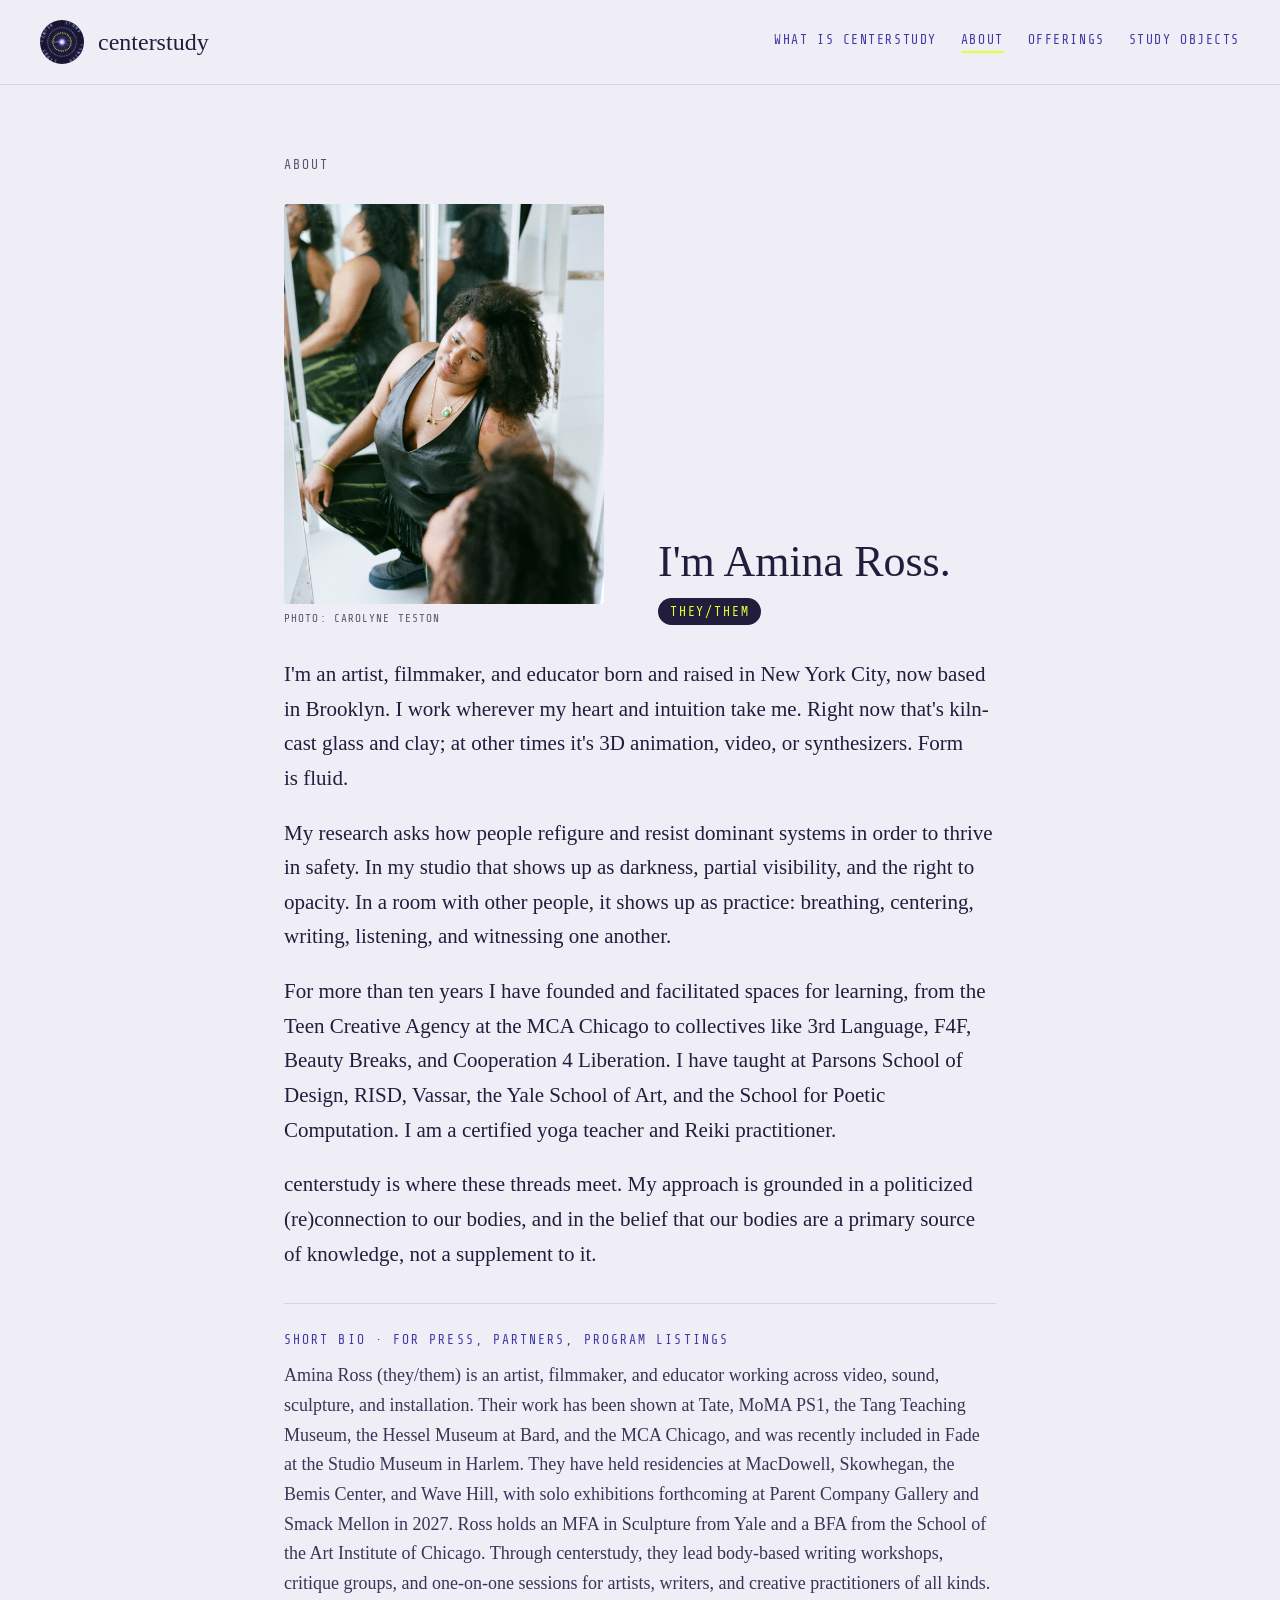
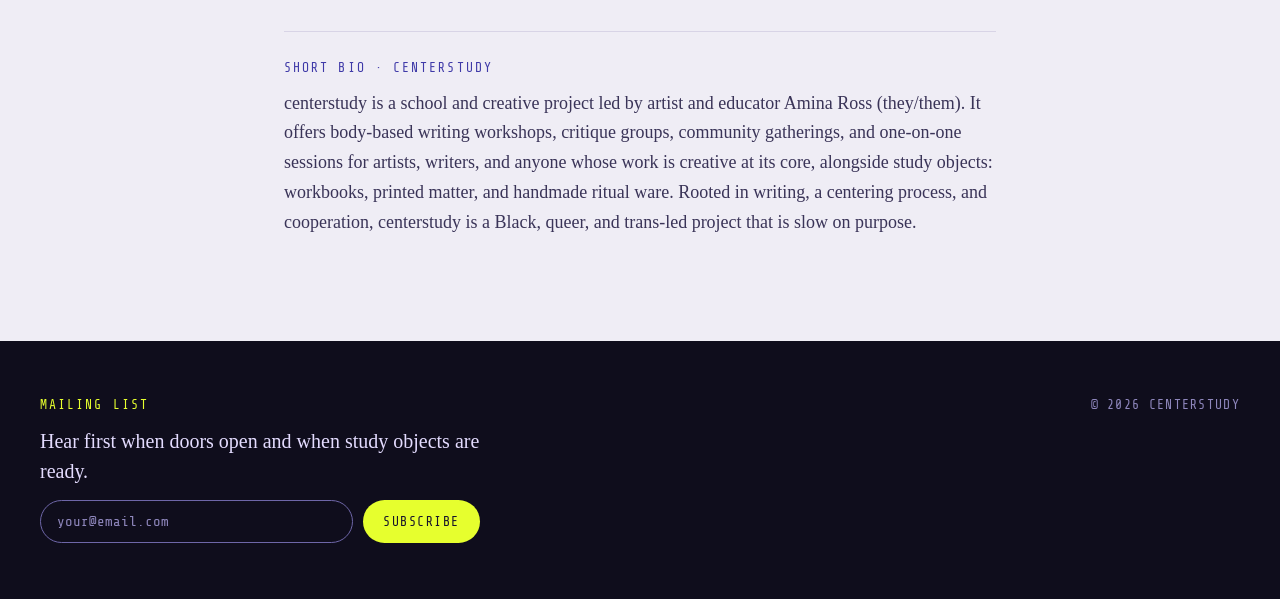
==== about.html @ cd918bb9 "Add files via upload" ====
<!DOCTYPE html>
<html lang="en">
<head>
<meta charset="utf-8">
<meta name="viewport" content="width=device-width, initial-scale=1">
<title>About · centerstudy</title>
<meta name="description" content="Body-based workshops, mentorship, and objects for artists, writers, and anyone working creatively. Slow on purpose.">
<link rel="icon" href="assets/favicon.png">
<link rel="preconnect" href="https://fonts.googleapis.com">
<link href="https://fonts.googleapis.com/css2?family=IM+Fell+English:ital@0;1&family=Share+Tech+Mono&display=swap" rel="stylesheet">
<link rel="stylesheet" href="style.css">
</head>
<body>
<div style="min-height:100vh;display:flex;flex-direction:column;font-family:'IM Fell English',serif">
<div style="background:#efedf5;color:#221d3d;flex:1;display:flex;flex-direction:column">
<header style="display:flex;justify-content:space-between;align-items:center;flex-wrap:wrap;gap:16px;padding:20px 40px;border-bottom:1px solid #d8d4e6">
<a href="index.html" style="display:flex;align-items:center;gap:14px;text-decoration:none;color:#221d3d"><div data-mark="small" data-size="44" data-disc="1" aria-hidden="true"></div><span style="font-size:24px">centerstudy</span></a>
<nav style="display:flex;flex-wrap:wrap;gap:24px">
<a href="what.html" class="nav-light" style="font-family:'Share Tech Mono',monospace;font-size:13px;letter-spacing:.12em;text-transform:uppercase;color:#3f3aa8;text-decoration:none;padding-bottom:4px;border-bottom:2px solid transparent">What is centerstudy</a>
<a href="about.html" class="nav-light" style="font-family:'Share Tech Mono',monospace;font-size:13px;letter-spacing:.12em;text-transform:uppercase;color:#3f3aa8;text-decoration:none;padding-bottom:4px;border-bottom:2px solid #e6ff2e">About</a>
<a href="offerings.html" class="nav-light" style="font-family:'Share Tech Mono',monospace;font-size:13px;letter-spacing:.12em;text-transform:uppercase;color:#3f3aa8;text-decoration:none;padding-bottom:4px;border-bottom:2px solid transparent">Offerings</a>
<a href="objects.html" class="nav-light" style="font-family:'Share Tech Mono',monospace;font-size:13px;letter-spacing:.12em;text-transform:uppercase;color:#3f3aa8;text-decoration:none;padding-bottom:4px;border-bottom:2px solid transparent">Study Objects</a>
</nav>
</header>
<main style="width:100%;max-width:760px;margin:0 auto;padding:72px 24px 104px;box-sizing:border-box;display:flex;flex-direction:column;gap:40px">
<div data-screen-label="About" style="display:flex;flex-direction:column;gap:32px">
<div style="font-family:'Share Tech Mono',monospace;font-size:13px;letter-spacing:.16em;text-transform:uppercase;color:#5a5470">About</div>
<div style="display:grid;grid-template-columns:repeat(auto-fit,minmax(220px,1fr));gap:36px;align-items:end">
<div style="display:flex;flex-direction:column;gap:8px;max-width:320px">
<img src="assets/amina-ross.jpg" alt="Amina Ross" style="width:100%;aspect-ratio:4/5;object-fit:cover;object-position:50% 45%;display:block;border-radius:4px">
<div style="font-family:'Share Tech Mono',monospace;font-size:11px;letter-spacing:.1em;text-transform:uppercase;color:#5a5470">Photo: Carolyne Teston</div>
</div>
<div style="display:flex;flex-direction:column;align-items:flex-start;gap:12px">
<div style="font-size:44px;line-height:1.1">I'm Amina Ross.</div>
<div style="font-family:'Share Tech Mono',monospace;font-size:13px;letter-spacing:.14em;text-transform:uppercase;color:#e6ff2e;background:#221d3d;padding:6px 12px;border-radius:999px">they/them</div>
</div>
</div>
<div style="font-size:21px;line-height:1.65;display:flex;flex-direction:column;gap:20px;text-wrap:pretty">
<p style="margin:0">I'm an artist, filmmaker, and educator born and raised in New York City, now based in Brooklyn. I work wherever my heart and intuition take me. Right now that's kiln-cast glass and clay; at other times it's 3D animation, video, or synthesizers. Form is fluid.</p>
<p style="margin:0">My research asks how people refigure and resist dominant systems in order to thrive in safety. In my studio that shows up as darkness, partial visibility, and the right to opacity. In a room with other people, it shows up as practice: breathing, centering, writing, listening, and witnessing one another.</p>
<p style="margin:0">For more than ten years I have founded and facilitated spaces for learning, from the Teen Creative Agency at the MCA Chicago to collectives like 3rd Language, F4F, Beauty Breaks, and Cooperation 4 Liberation. I have taught at Parsons School of Design, RISD, Vassar, the Yale School of Art, and the School for Poetic Computation. I am a certified yoga teacher and Reiki practitioner.</p>
<p style="margin:0">centerstudy is where these threads meet. My approach is grounded in a politicized (re)connection to our bodies, and in the belief that our bodies are a primary source of knowledge, not a supplement to it.</p>
</div>
<div style="border-top:1px solid #d8d4e6;padding-top:28px;display:flex;flex-direction:column;gap:14px">
<div style="font-family:'Share Tech Mono',monospace;font-size:13px;letter-spacing:.16em;text-transform:uppercase;color:#3f3aa8">Short bio · for press, partners, program listings</div>
<div style="font-size:18px;line-height:1.65;color:#3a3458;text-wrap:pretty">Amina Ross (they/them) is an artist, filmmaker, and educator working across video, sound, sculpture, and installation. Their work has been shown at Tate, MoMA PS1, the Tang Teaching Museum, the Hessel Museum at Bard, and the MCA Chicago, and was recently included in Fade at the Studio Museum in Harlem. They have held residencies at MacDowell, Skowhegan, the Bemis Center, and Wave Hill, with solo exhibitions forthcoming at Parent Company Gallery and Smack Mellon in 2027. Ross holds an MFA in Sculpture from Yale and a BFA from the School of the Art Institute of Chicago. Through centerstudy, they lead body-based writing workshops, critique groups, and one-on-one sessions for artists, writers, and creative practitioners of all kinds.</div>
</div>
<div style="border-top:1px solid #d8d4e6;padding-top:28px;display:flex;flex-direction:column;gap:14px">
<div style="font-family:'Share Tech Mono',monospace;font-size:13px;letter-spacing:.16em;text-transform:uppercase;color:#3f3aa8">Short bio · centerstudy</div>
<div style="font-size:18px;line-height:1.65;color:#3a3458;text-wrap:pretty">centerstudy is a school and creative project led by artist and educator Amina Ross (they/them). It offers body-based writing workshops, critique groups, community gatherings, and one-on-one sessions for artists, writers, and anyone whose work is creative at its core, alongside study objects: workbooks, printed matter, and handmade ritual ware. Rooted in writing, a centering process, and cooperation, centerstudy is a Black, queer, and trans-led project that is slow on purpose.</div>
</div>
</div>
</main>
</div>
<footer id="mailing-list" style="background:#0f0d1c;color:#e4dcff;padding:56px 40px;display:flex;flex-wrap:wrap;justify-content:space-between;gap:40px">
<div style="display:flex;flex-direction:column;gap:14px;max-width:440px">
<div style="font-family:'Share Tech Mono',monospace;font-size:13px;letter-spacing:.16em;text-transform:uppercase;color:#e6ff2e">Mailing list</div>
<div style="font-size:20px;line-height:1.5;color:#e4dcff">Hear first when doors open and when study objects are ready.</div>
<form action="https://buttondown.com/api/emails/embed-subscribe/centerstudy" method="post" target="_blank" class="embeddable-buttondown-form" style="display:flex;flex-direction:column;gap:10px;margin:0">
<label for="bd-email" style="position:absolute;width:1px;height:1px;overflow:hidden;clip:rect(0 0 0 0)">Enter your email</label>
<div style="display:flex;flex-wrap:wrap;gap:10px">
<input type="email" name="email" id="bd-email" required placeholder="your@email.com" style="flex:1;min-width:200px;font-family:'Share Tech Mono',monospace;font-size:14px;padding:13px 16px;background:transparent;border:1px solid #6e66a8;border-radius:999px;color:#e4dcff;outline:none">
<input type="submit" value="Subscribe" style="font-family:'Share Tech Mono',monospace;font-size:13px;letter-spacing:.12em;text-transform:uppercase;padding:14px 20px;background:#e6ff2e;color:#17142b;border:none;border-radius:999px;cursor:pointer">
</div>
</form>
</div>
<div style="display:flex;flex-direction:column;gap:10px;font-family:'Share Tech Mono',monospace;font-size:13px;letter-spacing:.1em;color:#a9a0d6">
<div style="color:#8f87bd">© 2026 CENTERSTUDY</div>
</div>
</footer>
</div>
<script src="logo.js"></script>
</body>
</html>
---- style.css ----
body{margin:0;background:#17142b}
a{color:#3f3aa8}
a:hover{color:#17142b}
input::placeholder{color:#8f87bd}
input[type=email]:focus{border-color:#e6ff2e!important}
input[type=submit]:hover{background:#f2ff8a!important}
.nav-dark:hover{color:#e6ff2e!important}
.nav-light:hover{color:#221d3d!important}
.btn-neon:hover{background:#e6ff2e;color:#17142b!important}
.btn-ghost:hover{border-color:#e4dcff!important;color:#e4dcff!important}
@keyframes csSpin{to{transform:rotate(360deg)}}
.cs-spin{animation:csSpin 180s linear infinite}
@media (prefers-reduced-motion:reduce){.cs-spin{animation:none}}
html{scroll-behavior:smooth}
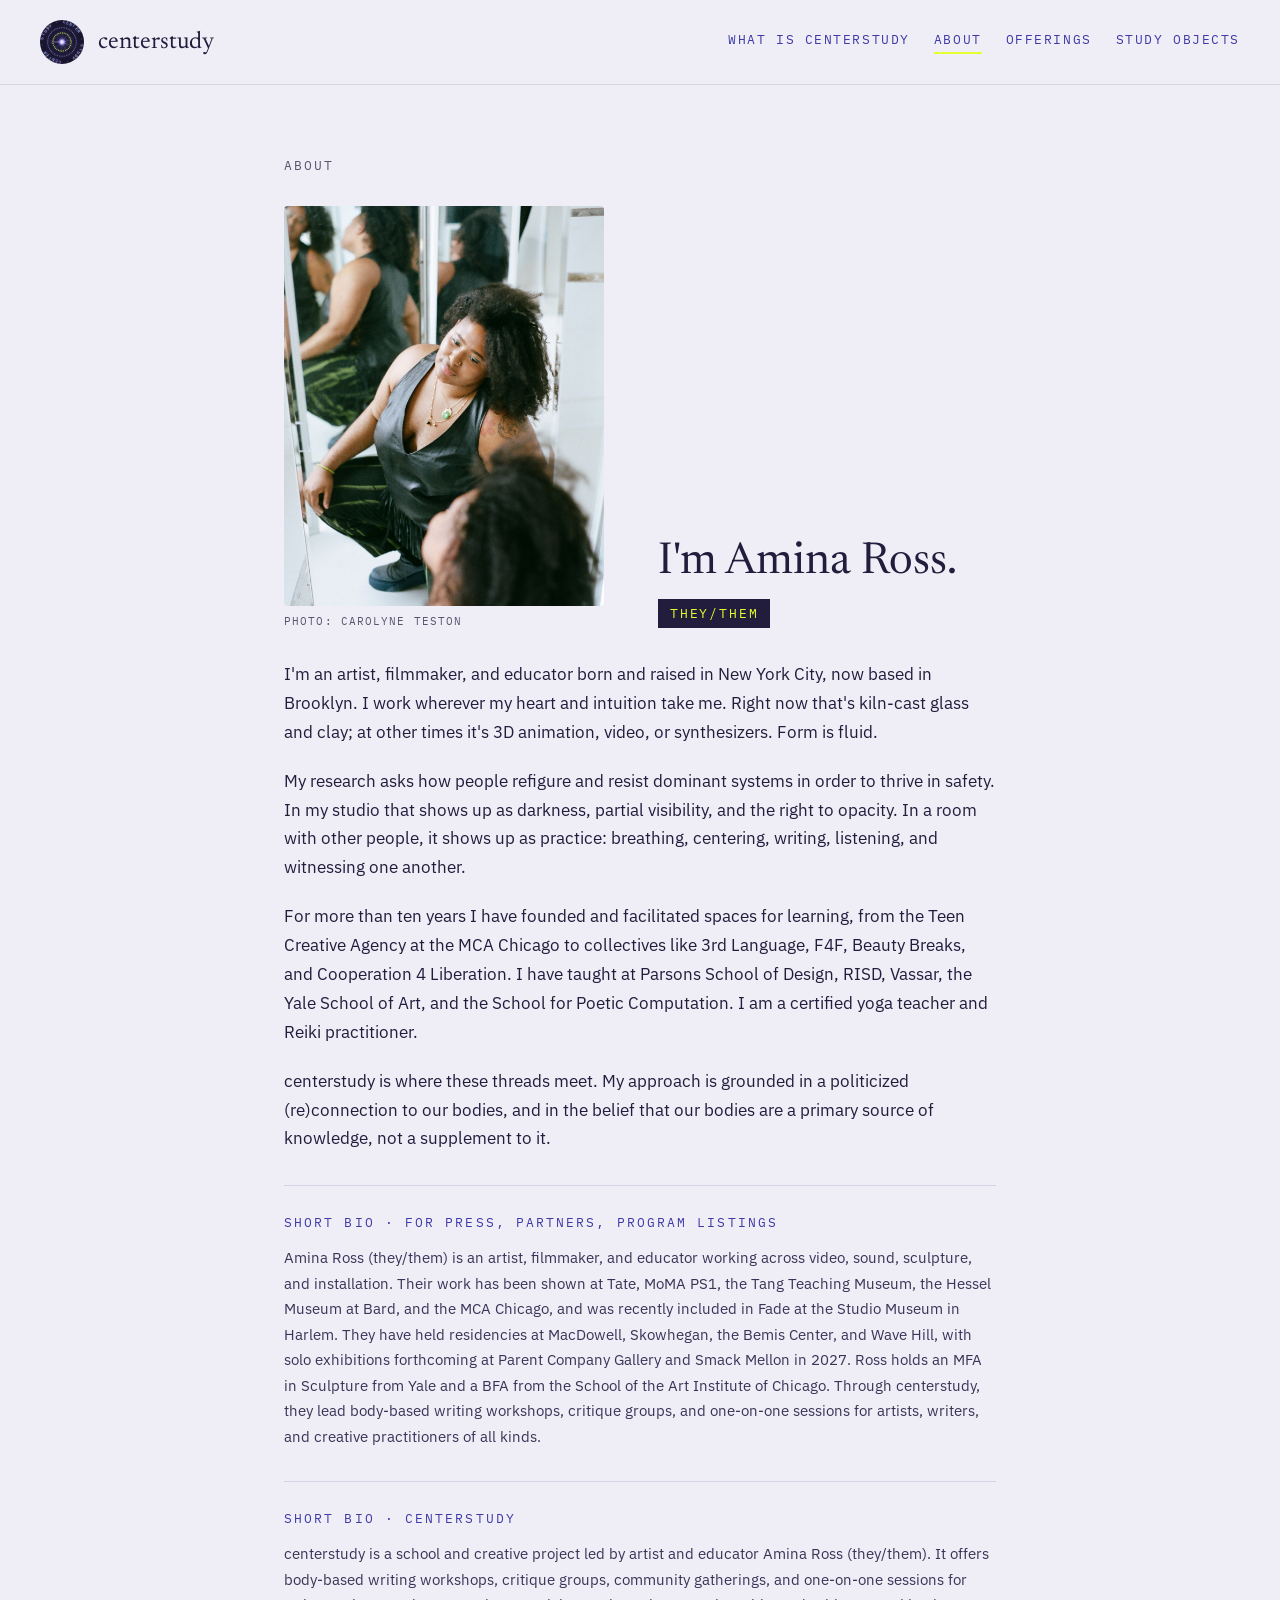
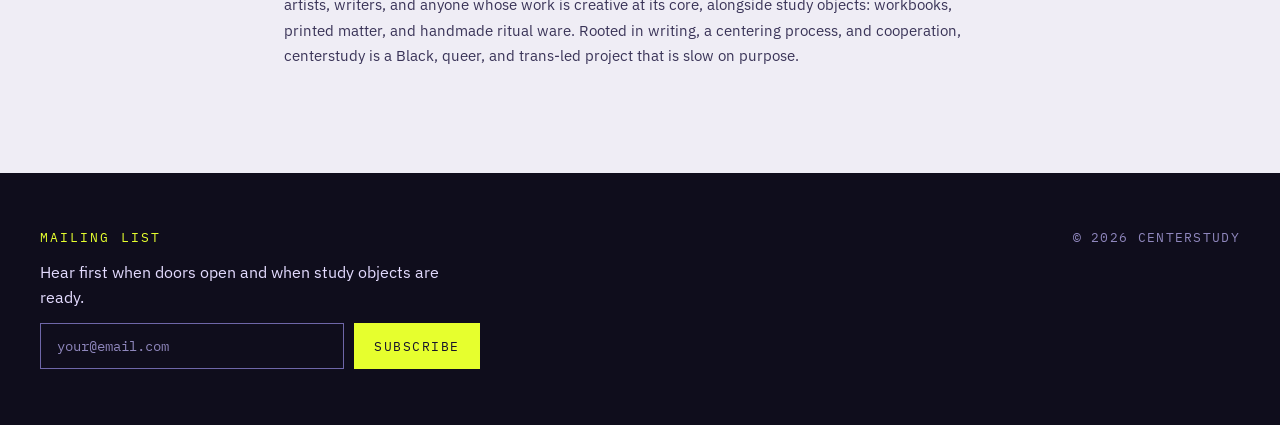
==== commit 106378df: "Add files via upload" ====
--- a/about.html
+++ b/about.html
@@ -7,68 +7,68 @@
 <meta name="description" content="Body-based workshops, mentorship, and objects for artists, writers, and anyone working creatively. Slow on purpose.">
 <link rel="icon" href="assets/favicon.png">
 <link rel="preconnect" href="https://fonts.googleapis.com">
-<link href="https://fonts.googleapis.com/css2?family=IM+Fell+English:ital@0;1&family=Share+Tech+Mono&display=swap" rel="stylesheet">
-<link rel="stylesheet" href="style.css">
+<link href="https://fonts.googleapis.com/css2?family=Newsreader:ital,opsz,wght@0,6..72,300..500;1,6..72,300..500&family=IBM+Plex+Mono&family=IBM+Plex+Sans:wght@400;500&display=swap" rel="stylesheet">
+<link rel="stylesheet" href="style.css?v=4">
 </head>
 <body>
-<div style="min-height:100vh;display:flex;flex-direction:column;font-family:'IM Fell English',serif">
+<div style="min-height:100vh;display:flex;flex-direction:column;font-family:'Newsreader',serif">
 <div style="background:#efedf5;color:#221d3d;flex:1;display:flex;flex-direction:column">
 <header style="display:flex;justify-content:space-between;align-items:center;flex-wrap:wrap;gap:16px;padding:20px 40px;border-bottom:1px solid #d8d4e6">
 <a href="index.html" style="display:flex;align-items:center;gap:14px;text-decoration:none;color:#221d3d"><div data-mark="small" data-size="44" data-disc="1" aria-hidden="true"></div><span style="font-size:24px">centerstudy</span></a>
 <nav style="display:flex;flex-wrap:wrap;gap:24px">
-<a href="what.html" class="nav-light" style="font-family:'Share Tech Mono',monospace;font-size:13px;letter-spacing:.12em;text-transform:uppercase;color:#3f3aa8;text-decoration:none;padding-bottom:4px;border-bottom:2px solid transparent">What is centerstudy</a>
-<a href="about.html" class="nav-light" style="font-family:'Share Tech Mono',monospace;font-size:13px;letter-spacing:.12em;text-transform:uppercase;color:#3f3aa8;text-decoration:none;padding-bottom:4px;border-bottom:2px solid #e6ff2e">About</a>
-<a href="offerings.html" class="nav-light" style="font-family:'Share Tech Mono',monospace;font-size:13px;letter-spacing:.12em;text-transform:uppercase;color:#3f3aa8;text-decoration:none;padding-bottom:4px;border-bottom:2px solid transparent">Offerings</a>
-<a href="objects.html" class="nav-light" style="font-family:'Share Tech Mono',monospace;font-size:13px;letter-spacing:.12em;text-transform:uppercase;color:#3f3aa8;text-decoration:none;padding-bottom:4px;border-bottom:2px solid transparent">Study Objects</a>
+<a href="what.html" class="nav-light" style="font-family:'IBM Plex Mono',monospace;font-size:13px;letter-spacing:.12em;text-transform:uppercase;color:#3f3aa8;text-decoration:none;padding-bottom:4px;border-bottom:2px solid transparent">What is centerstudy</a>
+<a href="about.html" class="nav-light" style="font-family:'IBM Plex Mono',monospace;font-size:13px;letter-spacing:.12em;text-transform:uppercase;color:#3f3aa8;text-decoration:none;padding-bottom:4px;border-bottom:2px solid #e6ff2e">About</a>
+<a href="offerings.html" class="nav-light" style="font-family:'IBM Plex Mono',monospace;font-size:13px;letter-spacing:.12em;text-transform:uppercase;color:#3f3aa8;text-decoration:none;padding-bottom:4px;border-bottom:2px solid transparent">Offerings</a>
+<a href="objects.html" class="nav-light" style="font-family:'IBM Plex Mono',monospace;font-size:13px;letter-spacing:.12em;text-transform:uppercase;color:#3f3aa8;text-decoration:none;padding-bottom:4px;border-bottom:2px solid transparent">Study Objects</a>
 </nav>
 </header>
 <main style="width:100%;max-width:760px;margin:0 auto;padding:72px 24px 104px;box-sizing:border-box;display:flex;flex-direction:column;gap:40px">
 <div data-screen-label="About" style="display:flex;flex-direction:column;gap:32px">
-<div style="font-family:'Share Tech Mono',monospace;font-size:13px;letter-spacing:.16em;text-transform:uppercase;color:#5a5470">About</div>
+<div style="font-family:'IBM Plex Mono',monospace;font-size:13px;letter-spacing:.16em;text-transform:uppercase;color:#5a5470">About</div>
 <div style="display:grid;grid-template-columns:repeat(auto-fit,minmax(220px,1fr));gap:36px;align-items:end">
 <div style="display:flex;flex-direction:column;gap:8px;max-width:320px">
 <img src="assets/amina-ross.jpg" alt="Amina Ross" style="width:100%;aspect-ratio:4/5;object-fit:cover;object-position:50% 45%;display:block;border-radius:4px">
-<div style="font-family:'Share Tech Mono',monospace;font-size:11px;letter-spacing:.1em;text-transform:uppercase;color:#5a5470">Photo: Carolyne Teston</div>
+<div style="font-family:'IBM Plex Mono',monospace;font-size:11px;letter-spacing:.1em;text-transform:uppercase;color:#5a5470">Photo: Carolyne Teston</div>
 </div>
 <div style="display:flex;flex-direction:column;align-items:flex-start;gap:12px">
 <div style="font-size:44px;line-height:1.1">I'm Amina Ross.</div>
-<div style="font-family:'Share Tech Mono',monospace;font-size:13px;letter-spacing:.14em;text-transform:uppercase;color:#e6ff2e;background:#221d3d;padding:6px 12px;border-radius:999px">they/them</div>
+<div style="font-family:'IBM Plex Mono',monospace;font-size:13px;letter-spacing:.14em;text-transform:uppercase;color:#e6ff2e;background:#221d3d;padding:6px 12px;border-radius:0">they/them</div>
 </div>
 </div>
-<div style="font-size:21px;line-height:1.65;display:flex;flex-direction:column;gap:20px;text-wrap:pretty">
+<div style="font-family:'IBM Plex Sans',sans-serif;font-size:17px;line-height:1.7;display:flex;flex-direction:column;gap:20px;text-wrap:pretty">
 <p style="margin:0">I'm an artist, filmmaker, and educator born and raised in New York City, now based in Brooklyn. I work wherever my heart and intuition take me. Right now that's kiln-cast glass and clay; at other times it's 3D animation, video, or synthesizers. Form is fluid.</p>
 <p style="margin:0">My research asks how people refigure and resist dominant systems in order to thrive in safety. In my studio that shows up as darkness, partial visibility, and the right to opacity. In a room with other people, it shows up as practice: breathing, centering, writing, listening, and witnessing one another.</p>
 <p style="margin:0">For more than ten years I have founded and facilitated spaces for learning, from the Teen Creative Agency at the MCA Chicago to collectives like 3rd Language, F4F, Beauty Breaks, and Cooperation 4 Liberation. I have taught at Parsons School of Design, RISD, Vassar, the Yale School of Art, and the School for Poetic Computation. I am a certified yoga teacher and Reiki practitioner.</p>
 <p style="margin:0">centerstudy is where these threads meet. My approach is grounded in a politicized (re)connection to our bodies, and in the belief that our bodies are a primary source of knowledge, not a supplement to it.</p>
 </div>
 <div style="border-top:1px solid #d8d4e6;padding-top:28px;display:flex;flex-direction:column;gap:14px">
-<div style="font-family:'Share Tech Mono',monospace;font-size:13px;letter-spacing:.16em;text-transform:uppercase;color:#3f3aa8">Short bio · for press, partners, program listings</div>
-<div style="font-size:18px;line-height:1.65;color:#3a3458;text-wrap:pretty">Amina Ross (they/them) is an artist, filmmaker, and educator working across video, sound, sculpture, and installation. Their work has been shown at Tate, MoMA PS1, the Tang Teaching Museum, the Hessel Museum at Bard, and the MCA Chicago, and was recently included in Fade at the Studio Museum in Harlem. They have held residencies at MacDowell, Skowhegan, the Bemis Center, and Wave Hill, with solo exhibitions forthcoming at Parent Company Gallery and Smack Mellon in 2027. Ross holds an MFA in Sculpture from Yale and a BFA from the School of the Art Institute of Chicago. Through centerstudy, they lead body-based writing workshops, critique groups, and one-on-one sessions for artists, writers, and creative practitioners of all kinds.</div>
+<div style="font-family:'IBM Plex Mono',monospace;font-size:13px;letter-spacing:.16em;text-transform:uppercase;color:#3f3aa8">Short bio · for press, partners, program listings</div>
+<div style="font-family:'IBM Plex Sans',sans-serif;font-size:15px;line-height:1.7;color:#3a3458;text-wrap:pretty">Amina Ross (they/them) is an artist, filmmaker, and educator working across video, sound, sculpture, and installation. Their work has been shown at Tate, MoMA PS1, the Tang Teaching Museum, the Hessel Museum at Bard, and the MCA Chicago, and was recently included in Fade at the Studio Museum in Harlem. They have held residencies at MacDowell, Skowhegan, the Bemis Center, and Wave Hill, with solo exhibitions forthcoming at Parent Company Gallery and Smack Mellon in 2027. Ross holds an MFA in Sculpture from Yale and a BFA from the School of the Art Institute of Chicago. Through centerstudy, they lead body-based writing workshops, critique groups, and one-on-one sessions for artists, writers, and creative practitioners of all kinds.</div>
 </div>
 <div style="border-top:1px solid #d8d4e6;padding-top:28px;display:flex;flex-direction:column;gap:14px">
-<div style="font-family:'Share Tech Mono',monospace;font-size:13px;letter-spacing:.16em;text-transform:uppercase;color:#3f3aa8">Short bio · centerstudy</div>
-<div style="font-size:18px;line-height:1.65;color:#3a3458;text-wrap:pretty">centerstudy is a school and creative project led by artist and educator Amina Ross (they/them). It offers body-based writing workshops, critique groups, community gatherings, and one-on-one sessions for artists, writers, and anyone whose work is creative at its core, alongside study objects: workbooks, printed matter, and handmade ritual ware. Rooted in writing, a centering process, and cooperation, centerstudy is a Black, queer, and trans-led project that is slow on purpose.</div>
+<div style="font-family:'IBM Plex Mono',monospace;font-size:13px;letter-spacing:.16em;text-transform:uppercase;color:#3f3aa8">Short bio · centerstudy</div>
+<div style="font-family:'IBM Plex Sans',sans-serif;font-size:15px;line-height:1.7;color:#3a3458;text-wrap:pretty">centerstudy is a school and creative project led by artist and educator Amina Ross (they/them). It offers body-based writing workshops, critique groups, community gatherings, and one-on-one sessions for artists, writers, and anyone whose work is creative at its core, alongside study objects: workbooks, printed matter, and handmade ritual ware. Rooted in writing, a centering process, and cooperation, centerstudy is a Black, queer, and trans-led project that is slow on purpose.</div>
 </div>
 </div>
 </main>
 </div>
 <footer id="mailing-list" style="background:#0f0d1c;color:#e4dcff;padding:56px 40px;display:flex;flex-wrap:wrap;justify-content:space-between;gap:40px">
 <div style="display:flex;flex-direction:column;gap:14px;max-width:440px">
-<div style="font-family:'Share Tech Mono',monospace;font-size:13px;letter-spacing:.16em;text-transform:uppercase;color:#e6ff2e">Mailing list</div>
-<div style="font-size:20px;line-height:1.5;color:#e4dcff">Hear first when doors open and when study objects are ready.</div>
+<div style="font-family:'IBM Plex Mono',monospace;font-size:13px;letter-spacing:.16em;text-transform:uppercase;color:#e6ff2e">Mailing list</div>
+<div style="font-family:'IBM Plex Sans',sans-serif;font-size:16px;line-height:1.55;color:#e4dcff">Hear first when doors open and when study objects are ready.</div>
 <form action="https://buttondown.com/api/emails/embed-subscribe/centerstudy" method="post" target="_blank" class="embeddable-buttondown-form" style="display:flex;flex-direction:column;gap:10px;margin:0">
 <label for="bd-email" style="position:absolute;width:1px;height:1px;overflow:hidden;clip:rect(0 0 0 0)">Enter your email</label>
 <div style="display:flex;flex-wrap:wrap;gap:10px">
-<input type="email" name="email" id="bd-email" required placeholder="your@email.com" style="flex:1;min-width:200px;font-family:'Share Tech Mono',monospace;font-size:14px;padding:13px 16px;background:transparent;border:1px solid #6e66a8;border-radius:999px;color:#e4dcff;outline:none">
-<input type="submit" value="Subscribe" style="font-family:'Share Tech Mono',monospace;font-size:13px;letter-spacing:.12em;text-transform:uppercase;padding:14px 20px;background:#e6ff2e;color:#17142b;border:none;border-radius:999px;cursor:pointer">
+<input type="email" name="email" id="bd-email" required placeholder="your@email.com" style="flex:1;min-width:200px;font-family:'IBM Plex Mono',monospace;font-size:14px;padding:13px 16px;background:transparent;border:1px solid #6e66a8;border-radius:0;color:#e4dcff;outline:none">
+<input type="submit" value="Subscribe" style="font-family:'IBM Plex Mono',monospace;font-size:13px;letter-spacing:.12em;text-transform:uppercase;padding:14px 20px;background:#e6ff2e;color:#17142b;border:none;border-radius:0;cursor:pointer">
 </div>
 </form>
 </div>
-<div style="display:flex;flex-direction:column;gap:10px;font-family:'Share Tech Mono',monospace;font-size:13px;letter-spacing:.1em;color:#a9a0d6">
+<div style="display:flex;flex-direction:column;gap:10px;font-family:'IBM Plex Mono',monospace;font-size:13px;letter-spacing:.1em;color:#a9a0d6">
 <div style="color:#8f87bd">© 2026 CENTERSTUDY</div>
 </div>
 </footer>
 </div>
-<script src="logo.js"></script>
+<script src="logo.js?v=4"></script>
 </body>
 </html>
--- a/style.css
+++ b/style.css
@@ -10,5 +10,7 @@
 .btn-ghost:hover{border-color:#e4dcff!important;color:#e4dcff!important}
 @keyframes csSpin{to{transform:rotate(360deg)}}
 .cs-spin{animation:csSpin 180s linear infinite}
-@media (prefers-reduced-motion:reduce){.cs-spin{animation:none}}
+@keyframes csRadiate{0%,6%{transform:translate(0,0) rotate(0);opacity:1}40%,55%{transform:translate(var(--dx),var(--dy)) rotate(var(--r));opacity:.75}90%,100%{transform:translate(0,0) rotate(0);opacity:1}}
+.cs-letter{transform-box:fill-box;transform-origin:center;animation:csRadiate 20s ease-in-out infinite}
+@media (prefers-reduced-motion:reduce){.cs-spin,.cs-letter{animation:none}}
 html{scroll-behavior:smooth}
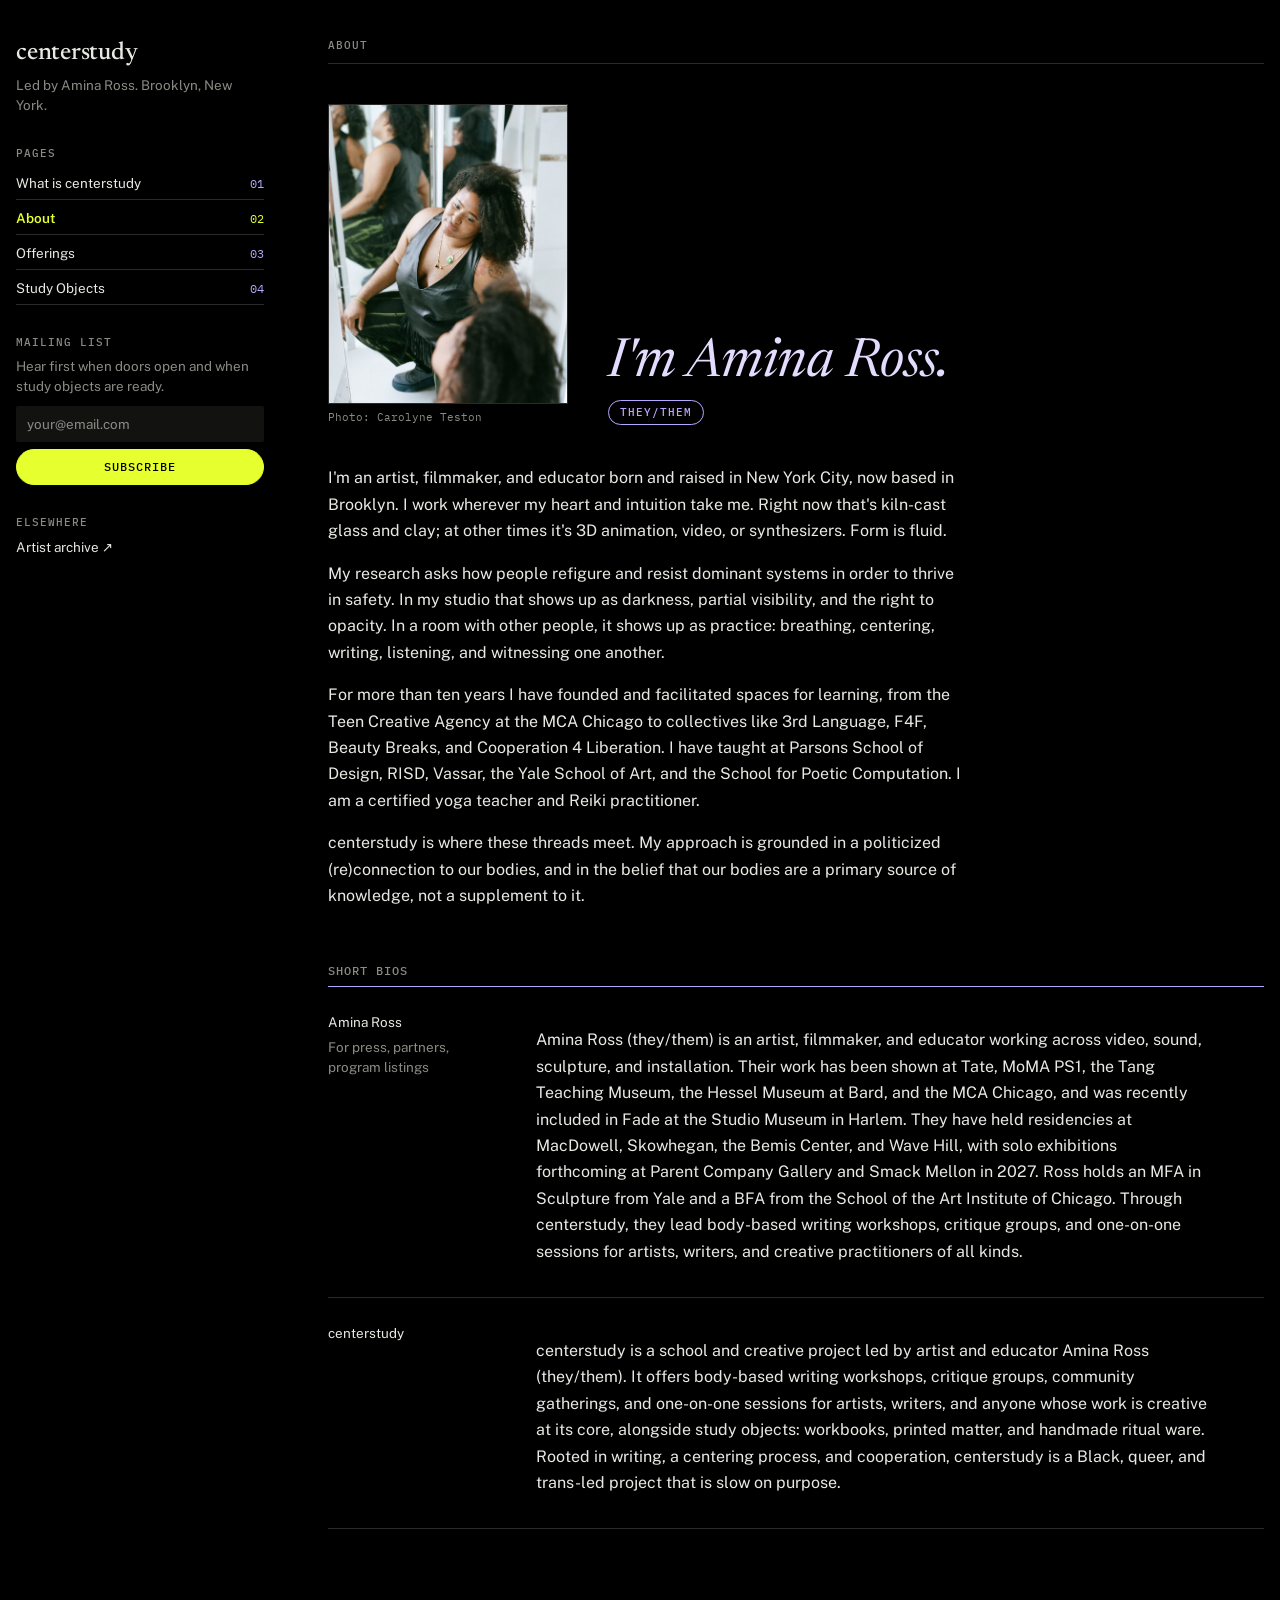
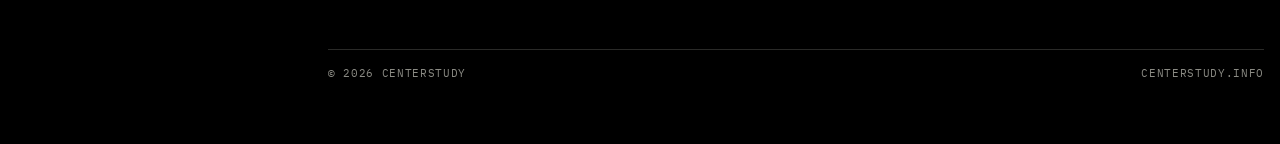
==== commit b2b192d6: "Add files via upload" ====
--- a/about.html
+++ b/about.html
@@ -2,73 +2,74 @@
 <html lang="en">
 <head>
 <meta charset="utf-8">
-<meta name="viewport" content="width=device-width, initial-scale=1">
+<meta name="viewport" content="width=device-width, initial-scale=1, viewport-fit=cover">
 <title>About · centerstudy</title>
 <meta name="description" content="Body-based workshops, mentorship, and objects for artists, writers, and anyone working creatively. Slow on purpose.">
 <link rel="icon" href="assets/favicon.png">
 <link rel="preconnect" href="https://fonts.googleapis.com">
-<link href="https://fonts.googleapis.com/css2?family=Newsreader:ital,opsz,wght@0,6..72,300..500;1,6..72,300..500&family=IBM+Plex+Mono&family=IBM+Plex+Sans:wght@400;500&display=swap" rel="stylesheet">
-<link rel="stylesheet" href="style.css?v=4">
+<link rel="preconnect" href="https://fonts.gstatic.com" crossorigin>
+<link rel="stylesheet" href="https://fonts.googleapis.com/css2?family=IBM+Plex+Mono:wght@400;500&family=Newsreader:ital,opsz,wght@0,6..72,400;0,6..72,500;1,6..72,400;1,6..72,500&family=Public+Sans:wght@400;500;600&display=swap">
+<link rel="stylesheet" href="style.css?v=7">
 </head>
 <body>
-<div style="min-height:100vh;display:flex;flex-direction:column;font-family:'Newsreader',serif">
-<div style="background:#efedf5;color:#221d3d;flex:1;display:flex;flex-direction:column">
-<header style="display:flex;justify-content:space-between;align-items:center;flex-wrap:wrap;gap:16px;padding:20px 40px;border-bottom:1px solid #d8d4e6">
-<a href="index.html" style="display:flex;align-items:center;gap:14px;text-decoration:none;color:#221d3d"><div data-mark="small" data-size="44" data-disc="1" aria-hidden="true"></div><span style="font-size:24px">centerstudy</span></a>
-<nav style="display:flex;flex-wrap:wrap;gap:24px">
-<a href="what.html" class="nav-light" style="font-family:'IBM Plex Mono',monospace;font-size:13px;letter-spacing:.12em;text-transform:uppercase;color:#3f3aa8;text-decoration:none;padding-bottom:4px;border-bottom:2px solid transparent">What is centerstudy</a>
-<a href="about.html" class="nav-light" style="font-family:'IBM Plex Mono',monospace;font-size:13px;letter-spacing:.12em;text-transform:uppercase;color:#3f3aa8;text-decoration:none;padding-bottom:4px;border-bottom:2px solid #e6ff2e">About</a>
-<a href="offerings.html" class="nav-light" style="font-family:'IBM Plex Mono',monospace;font-size:13px;letter-spacing:.12em;text-transform:uppercase;color:#3f3aa8;text-decoration:none;padding-bottom:4px;border-bottom:2px solid transparent">Offerings</a>
-<a href="objects.html" class="nav-light" style="font-family:'IBM Plex Mono',monospace;font-size:13px;letter-spacing:.12em;text-transform:uppercase;color:#3f3aa8;text-decoration:none;padding-bottom:4px;border-bottom:2px solid transparent">Study Objects</a>
+<div class="shell">
+<aside class="side">
+<div>
+<p class="name"><a href="index.html">centerstudy</a></p>
+<p class="tagline">Led by Amina Ross. Brooklyn, New York.</p>
+</div>
+<nav aria-label="Pages">
+<span class="label">Pages</span>
+<ul class="pages">
+<li><a href="what.html"><span>What is centerstudy</span><span class="n">01</span></a></li>
+<li><a href="about.html" aria-current="page"><span>About</span><span class="n">02</span></a></li>
+<li><a href="offerings.html"><span>Offerings</span><span class="n">03</span></a></li>
+<li><a href="objects.html"><span>Study Objects</span><span class="n">04</span></a></li>
+</ul>
 </nav>
-</header>
-<main style="width:100%;max-width:760px;margin:0 auto;padding:72px 24px 104px;box-sizing:border-box;display:flex;flex-direction:column;gap:40px">
-<div data-screen-label="About" style="display:flex;flex-direction:column;gap:32px">
-<div style="font-family:'IBM Plex Mono',monospace;font-size:13px;letter-spacing:.16em;text-transform:uppercase;color:#5a5470">About</div>
-<div style="display:grid;grid-template-columns:repeat(auto-fit,minmax(220px,1fr));gap:36px;align-items:end">
-<div style="display:flex;flex-direction:column;gap:8px;max-width:320px">
-<img src="assets/amina-ross.jpg" alt="Amina Ross" style="width:100%;aspect-ratio:4/5;object-fit:cover;object-position:50% 45%;display:block;border-radius:4px">
-<div style="font-family:'IBM Plex Mono',monospace;font-size:11px;letter-spacing:.1em;text-transform:uppercase;color:#5a5470">Photo: Carolyne Teston</div>
-</div>
-<div style="display:flex;flex-direction:column;align-items:flex-start;gap:12px">
-<div style="font-size:44px;line-height:1.1">I'm Amina Ross.</div>
-<div style="font-family:'IBM Plex Mono',monospace;font-size:13px;letter-spacing:.14em;text-transform:uppercase;color:#e6ff2e;background:#221d3d;padding:6px 12px;border-radius:0">they/them</div>
-</div>
-</div>
-<div style="font-family:'IBM Plex Sans',sans-serif;font-size:17px;line-height:1.7;display:flex;flex-direction:column;gap:20px;text-wrap:pretty">
-<p style="margin:0">I'm an artist, filmmaker, and educator born and raised in New York City, now based in Brooklyn. I work wherever my heart and intuition take me. Right now that's kiln-cast glass and clay; at other times it's 3D animation, video, or synthesizers. Form is fluid.</p>
-<p style="margin:0">My research asks how people refigure and resist dominant systems in order to thrive in safety. In my studio that shows up as darkness, partial visibility, and the right to opacity. In a room with other people, it shows up as practice: breathing, centering, writing, listening, and witnessing one another.</p>
-<p style="margin:0">For more than ten years I have founded and facilitated spaces for learning, from the Teen Creative Agency at the MCA Chicago to collectives like 3rd Language, F4F, Beauty Breaks, and Cooperation 4 Liberation. I have taught at Parsons School of Design, RISD, Vassar, the Yale School of Art, and the School for Poetic Computation. I am a certified yoga teacher and Reiki practitioner.</p>
-<p style="margin:0">centerstudy is where these threads meet. My approach is grounded in a politicized (re)connection to our bodies, and in the belief that our bodies are a primary source of knowledge, not a supplement to it.</p>
-</div>
-<div style="border-top:1px solid #d8d4e6;padding-top:28px;display:flex;flex-direction:column;gap:14px">
-<div style="font-family:'IBM Plex Mono',monospace;font-size:13px;letter-spacing:.16em;text-transform:uppercase;color:#3f3aa8">Short bio · for press, partners, program listings</div>
-<div style="font-family:'IBM Plex Sans',sans-serif;font-size:15px;line-height:1.7;color:#3a3458;text-wrap:pretty">Amina Ross (they/them) is an artist, filmmaker, and educator working across video, sound, sculpture, and installation. Their work has been shown at Tate, MoMA PS1, the Tang Teaching Museum, the Hessel Museum at Bard, and the MCA Chicago, and was recently included in Fade at the Studio Museum in Harlem. They have held residencies at MacDowell, Skowhegan, the Bemis Center, and Wave Hill, with solo exhibitions forthcoming at Parent Company Gallery and Smack Mellon in 2027. Ross holds an MFA in Sculpture from Yale and a BFA from the School of the Art Institute of Chicago. Through centerstudy, they lead body-based writing workshops, critique groups, and one-on-one sessions for artists, writers, and creative practitioners of all kinds.</div>
-</div>
-<div style="border-top:1px solid #d8d4e6;padding-top:28px;display:flex;flex-direction:column;gap:14px">
-<div style="font-family:'IBM Plex Mono',monospace;font-size:13px;letter-spacing:.16em;text-transform:uppercase;color:#3f3aa8">Short bio · centerstudy</div>
-<div style="font-family:'IBM Plex Sans',sans-serif;font-size:15px;line-height:1.7;color:#3a3458;text-wrap:pretty">centerstudy is a school and creative project led by artist and educator Amina Ross (they/them). It offers body-based writing workshops, critique groups, community gatherings, and one-on-one sessions for artists, writers, and anyone whose work is creative at its core, alongside study objects: workbooks, printed matter, and handmade ritual ware. Rooted in writing, a centering process, and cooperation, centerstudy is a Black, queer, and trans-led project that is slow on purpose.</div>
-</div>
-</div>
-</main>
-</div>
-<footer id="mailing-list" style="background:#0f0d1c;color:#e4dcff;padding:56px 40px;display:flex;flex-wrap:wrap;justify-content:space-between;gap:40px">
-<div style="display:flex;flex-direction:column;gap:14px;max-width:440px">
-<div style="font-family:'IBM Plex Mono',monospace;font-size:13px;letter-spacing:.16em;text-transform:uppercase;color:#e6ff2e">Mailing list</div>
-<div style="font-family:'IBM Plex Sans',sans-serif;font-size:16px;line-height:1.55;color:#e4dcff">Hear first when doors open and when study objects are ready.</div>
-<form action="https://buttondown.com/api/emails/embed-subscribe/centerstudy" method="post" target="_blank" class="embeddable-buttondown-form" style="display:flex;flex-direction:column;gap:10px;margin:0">
-<label for="bd-email" style="position:absolute;width:1px;height:1px;overflow:hidden;clip:rect(0 0 0 0)">Enter your email</label>
-<div style="display:flex;flex-wrap:wrap;gap:10px">
-<input type="email" name="email" id="bd-email" required placeholder="your@email.com" style="flex:1;min-width:200px;font-family:'IBM Plex Mono',monospace;font-size:14px;padding:13px 16px;background:transparent;border:1px solid #6e66a8;border-radius:0;color:#e4dcff;outline:none">
-<input type="submit" value="Subscribe" style="font-family:'IBM Plex Mono',monospace;font-size:13px;letter-spacing:.12em;text-transform:uppercase;padding:14px 20px;background:#e6ff2e;color:#17142b;border:none;border-radius:0;cursor:pointer">
-</div>
+<div class="signup" id="mailing-list">
+<span class="label">Mailing list</span>
+<p>Hear first when doors open and when study objects are ready.</p>
+<form action="https://buttondown.com/api/emails/embed-subscribe/centerstudy" method="post" target="_blank" class="embeddable-buttondown-form">
+<label for="bd-email" class="visually-hidden">Enter your email</label>
+<input type="email" name="email" id="bd-email" class="field" required placeholder="your@email.com">
+<button type="submit" class="btn solid">Subscribe</button>
 </form>
 </div>
-<div style="display:flex;flex-direction:column;gap:10px;font-family:'IBM Plex Mono',monospace;font-size:13px;letter-spacing:.1em;color:#a9a0d6">
-<div style="color:#8f87bd">© 2026 CENTERSTUDY</div>
+<div>
+<span class="label">Elsewhere</span>
+<div class="quick"><a href="https://aminaross.info" target="_blank" rel="noopener">Artist archive &#8599;</a></div>
 </div>
-</footer>
+</aside>
+<main class="main">
+<div class="pagebar"><h1 class="label">About</h1></div>
+<div class="portrait-row">
+<figure class="portrait"><img src="assets/amina-ross.jpg" alt="Amina Ross" width="994" height="1500"><figcaption>Photo: Carolyne Teston</figcaption></figure>
+<div><h2 class="headline" style="margin-bottom:0">I'm Amina Ross.</h2><span class="pronouns">they/them</span></div>
 </div>
-<script src="logo.js?v=4"></script>
+<div class="prose">
+<p>I'm an artist, filmmaker, and educator born and raised in New York City, now based in Brooklyn. I work wherever my heart and intuition take me. Right now that's kiln-cast glass and clay; at other times it's 3D animation, video, or synthesizers. Form is fluid.</p>
+<p>My research asks how people refigure and resist dominant systems in order to thrive in safety. In my studio that shows up as darkness, partial visibility, and the right to opacity. In a room with other people, it shows up as practice: breathing, centering, writing, listening, and witnessing one another.</p>
+<p>For more than ten years I have founded and facilitated spaces for learning, from the Teen Creative Agency at the MCA Chicago to collectives like 3rd Language, F4F, Beauty Breaks, and Cooperation 4 Liberation. I have taught at Parsons School of Design, RISD, Vassar, the Yale School of Art, and the School for Poetic Computation. I am a certified yoga teacher and Reiki practitioner.</p>
+<p>centerstudy is where these threads meet. My approach is grounded in a politicized (re)connection to our bodies, and in the belief that our bodies are a primary source of knowledge, not a supplement to it.</p>
+</div>
+<section class="group" style="margin-top:3.5rem">
+<h2 class="group-label">Short bios</h2>
+<article class="record">
+<div class="meta"><p>Amina Ross</p><p class="quiet">For press, partners, program listings</p></div>
+<div class="body">
+<div class="desc"><p>Amina Ross (they/them) is an artist, filmmaker, and educator working across video, sound, sculpture, and installation. Their work has been shown at Tate, MoMA PS1, the Tang Teaching Museum, the Hessel Museum at Bard, and the MCA Chicago, and was recently included in Fade at the Studio Museum in Harlem. They have held residencies at MacDowell, Skowhegan, the Bemis Center, and Wave Hill, with solo exhibitions forthcoming at Parent Company Gallery and Smack Mellon in 2027. Ross holds an MFA in Sculpture from Yale and a BFA from the School of the Art Institute of Chicago. Through centerstudy, they lead body-based writing workshops, critique groups, and one-on-one sessions for artists, writers, and creative practitioners of all kinds.</p></div>
+</div>
+</article>
+<article class="record">
+<div class="meta"><p>centerstudy</p></div>
+<div class="body">
+<div class="desc"><p>centerstudy is a school and creative project led by artist and educator Amina Ross (they/them). It offers body-based writing workshops, critique groups, community gatherings, and one-on-one sessions for artists, writers, and anyone whose work is creative at its core, alongside study objects: workbooks, printed matter, and handmade ritual ware. Rooted in writing, a centering process, and cooperation, centerstudy is a Black, queer, and trans-led project that is slow on purpose.</p></div>
+</div>
+</article>
+</section>
+</main>
+<p class="colophon"><span>&copy; 2026 centerstudy</span><a href="index.html">centerstudy.info</a></p>
+</div>
 </body>
 </html>
--- a/style.css
+++ b/style.css
@@ -1,16 +1,281 @@
-body{margin:0;background:#17142b}
-a{color:#3f3aa8}
-a:hover{color:#17142b}
-input::placeholder{color:#8f87bd}
-input[type=email]:focus{border-color:#e6ff2e!important}
-input[type=submit]:hover{background:#f2ff8a!important}
-.nav-dark:hover{color:#e6ff2e!important}
-.nav-light:hover{color:#221d3d!important}
-.btn-neon:hover{background:#e6ff2e;color:#17142b!important}
-.btn-ghost:hover{border-color:#e4dcff!important;color:#e4dcff!important}
-@keyframes csSpin{to{transform:rotate(360deg)}}
-.cs-spin{animation:csSpin 180s linear infinite}
-@keyframes csRadiate{0%,6%{transform:translate(0,0) rotate(0);opacity:1}40%,55%{transform:translate(var(--dx),var(--dy)) rotate(var(--r));opacity:.75}90%,100%{transform:translate(0,0) rotate(0);opacity:1}}
-.cs-letter{transform-box:fill-box;transform-origin:center;animation:csRadiate 20s ease-in-out infinite}
-@media (prefers-reduced-motion:reduce){.cs-spin,.cs-letter{animation:none}}
-html{scroll-behavior:smooth}
+/* centerstudy: a sibling of the Amina Ross archive (aminaross.info).
+   Same ground, type and rules: black field, Newsreader italic titles,
+   Public Sans text, IBM Plex Mono labels, neon yellow kept for what is
+   current or under the pointer, and the mark's violet carried into
+   headlines, pull quotes and notes. A side column holds the name, pages and
+   mailing list; the main column holds the page. Stacks on phones. */
+:root {
+  --paper: #000000;
+  --ink: #e9e9e4;
+  --quiet: #8b8b84;
+  --rule: #2a2a28;
+  --field: #121211;
+  --accent: #e6ff2e;
+  --violet: #b9a6ff;    /* from the centerstudy mark */
+  --lilac: #e4dcff;
+  --deep: #17142b;
+  --on-accent: #000000;
+  color-scheme: dark;
+  --serif: "Newsreader", "Iowan Old Style", Georgia, serif;
+  --sans: "Public Sans", "Helvetica Neue", Arial, system-ui, sans-serif;
+  --mono: "IBM Plex Mono", ui-monospace, "SFMono-Regular", Menlo, monospace;
+  --step--1: 0.84rem;
+  --step-0: 1rem;
+  --step-1: 1.2rem;
+  --step-2: 1.55rem;
+  --side: 15.5rem;
+}
+::selection { background: var(--accent); color: var(--on-accent); }
+
+*, *::before, *::after { box-sizing: border-box; }
+html { -webkit-text-size-adjust: 100%; }
+body {
+  margin: 0;
+  background: var(--paper);
+  color: var(--ink);
+  font: 400 var(--step-0)/1.65 var(--sans);
+  padding-left: max(16px, env(safe-area-inset-left, 0px));
+  padding-right: max(16px, env(safe-area-inset-right, 0px));
+}
+a { color: inherit; text-decoration-color: #55554f; text-underline-offset: 0.2em; text-decoration-thickness: 1px; }
+a:hover { color: var(--accent); text-decoration-color: currentColor; }
+:focus-visible { outline: 2px solid var(--accent); outline-offset: 2px; }
+img { max-width: 100%; display: block; }
+p { margin: 0 0 1em; }
+p:last-child { margin-bottom: 0; }
+
+.shell {
+  max-width: 78rem;
+  margin: 0 auto;
+  display: grid;
+  grid-template-columns: var(--side) minmax(0, 1fr);
+  gap: 4rem;
+  padding-block: 2.5rem 4rem;
+}
+
+/* ---------- side column ---------- */
+.side {
+  position: sticky;
+  top: calc(env(safe-area-inset-top, 0px) + 2.5rem);
+  align-self: start;
+  max-height: calc(100vh - 3rem);
+  overflow-y: auto;
+  display: grid;
+  gap: 2rem;
+}
+.name { margin: 0; font: 500 var(--step-2)/1.1 var(--serif); letter-spacing: -0.01em; }
+.name a { text-decoration: none; display: inline-flex; align-items: center; gap: 0.6rem; }
+.name .mini { width: 1.6rem; height: 1.6rem; flex: none; }
+.tagline { margin: 0.5rem 0 0; color: var(--quiet); font-size: var(--step--1); line-height: 1.5; }
+.label {
+  display: block;
+  margin: 0 0 0.5rem;
+  font: 500 0.68rem/1 var(--mono);
+  text-transform: uppercase;
+  letter-spacing: 0.09em;
+  color: var(--quiet);
+}
+.pages { list-style: none; margin: 0; padding: 0; display: grid; gap: 0.1rem; }
+.pages a {
+  display: flex;
+  justify-content: space-between;
+  align-items: baseline;
+  gap: 1rem;
+  padding: 0.32rem 0;
+  font-size: var(--step--1);
+  text-decoration: none;
+  border-bottom: 1px solid var(--rule);
+}
+.pages .n { font: 400 0.72rem var(--mono); color: var(--violet); }
+.pages a:hover .n { color: var(--accent); }
+.pages a[aria-current="page"] { color: var(--accent); font-weight: 600; }
+.pages a[aria-current="page"] .n { color: var(--accent); }
+.quick { display: flex; flex-wrap: wrap; gap: 0.25rem 1rem; font-size: var(--step--1); }
+.quick a { text-decoration: none; }
+.quick a:hover { text-decoration: underline; }
+
+/* mailing list */
+.signup p { margin: 0 0 0.6rem; font-size: var(--step--1); line-height: 1.5; color: var(--quiet); }
+.signup form { display: grid; gap: 0.4rem; margin: 0; }
+.field {
+  width: 100%;
+  font: 400 var(--step--1)/1.4 var(--sans);
+  color: var(--ink);
+  background: var(--field);
+  border: 1px solid transparent;
+  border-radius: 2px;
+  padding: 0.5rem 0.6rem;
+}
+.field:focus { border-color: var(--accent); outline: none; }
+.field::placeholder { color: var(--quiet); }
+.btn {
+  display: inline-flex;
+  align-items: center;
+  justify-content: center;
+  gap: 0.4rem;
+  font: 500 0.72rem/1 var(--mono);
+  text-transform: uppercase;
+  letter-spacing: 0.08em;
+  color: var(--ink);
+  background: none;
+  border: 1px solid #4a4a46;
+  border-radius: 999px;
+  padding: 0.7rem 1.1rem;
+  text-decoration: none;
+  cursor: pointer;
+  white-space: nowrap;
+  transition: background-color 0.2s ease, color 0.2s ease, border-color 0.2s ease;
+}
+.btn:hover { color: var(--accent); border-color: var(--accent); }
+.btn.solid { background: var(--accent); color: var(--on-accent); border-color: var(--accent); }
+.btn.solid:hover { background: var(--ink); border-color: var(--ink); color: var(--on-accent); }
+.visually-hidden { position: absolute; width: 1px; height: 1px; overflow: hidden; clip: rect(0 0 0 0); white-space: nowrap; }
+
+/* ---------- main column ---------- */
+.main { min-width: 0; }
+.pagebar {
+  display: flex;
+  justify-content: space-between;
+  align-items: baseline;
+  flex-wrap: wrap;
+  gap: 0.5rem 1.5rem;
+  padding-bottom: 0.75rem;
+  margin-bottom: 2.5rem;
+  border-bottom: 1px solid var(--rule);
+}
+.pagebar .label { margin: 0; }
+.status { font: 400 0.72rem var(--mono); color: var(--quiet); text-transform: uppercase; letter-spacing: 0.06em; }
+
+.headline {
+  color: var(--lilac);
+  margin: 0 0 1.25rem;
+  font: italic 400 clamp(2.2rem, 4.2vw, 3.4rem)/1.05 var(--serif);
+  letter-spacing: -0.01em;
+  text-wrap: balance;
+  max-width: 44rem;
+}
+.lede { margin: 0 0 3rem; max-width: 40rem; font: 400 var(--step-1)/1.5 var(--serif); text-wrap: pretty; }
+.prose { max-width: 40rem; text-wrap: pretty; }
+.pull {
+  margin: 2.2rem 0;
+  padding-left: 1rem;
+  border-left: 2px solid var(--violet);
+  color: var(--violet);
+  font: italic 400 clamp(1.4rem, 2.4vw, 1.85rem)/1.3 var(--serif);
+  max-width: 38rem;
+  text-wrap: balance;
+}
+.subhead { color: var(--lilac); margin: 3rem 0 1rem; font: italic 400 clamp(1.75rem, 2.8vw, 2.4rem)/1.1 var(--serif); }
+
+/* groups and records (the archive's year/record rhythm) */
+.group { display: grid; gap: 0; margin-bottom: 3.5rem; }
+.group-label {
+  margin: 0;
+  font: 500 0.72rem/1 var(--mono);
+  letter-spacing: 0.09em;
+  text-transform: uppercase;
+  color: var(--quiet);
+  padding-bottom: 0.6rem;
+  border-bottom: 1px solid var(--violet);
+}
+.record {
+  display: grid;
+  grid-template-columns: 11rem minmax(0, 1fr);
+  gap: 2rem;
+  padding: 1.6rem 0 2rem;
+  border-bottom: 1px solid var(--rule);
+  scroll-margin-top: 1.5rem;
+}
+.meta { font-size: var(--step--1); line-height: 1.45; display: grid; gap: 0.35rem; align-content: start; }
+.meta p { margin: 0; }
+.meta .dates { font-family: var(--mono); font-size: 0.74rem; letter-spacing: 0.01em; font-variant-numeric: tabular-nums; }
+.meta .quiet { color: var(--quiet); }
+.body { min-width: 0; max-width: 42rem; }
+.title {
+  margin: 0;
+  font: italic 400 clamp(1.6rem, 2.6vw, 2.2rem)/1.1 var(--serif);
+  text-wrap: balance;
+  letter-spacing: -0.005em;
+}
+.title a { text-decoration: none; }
+.title a:hover { text-decoration: underline; text-decoration-thickness: 1px; }
+.desc { margin-top: 0.9rem; text-wrap: pretty; }
+.actions { margin-top: 1.1rem; display: flex; flex-wrap: wrap; gap: 0.5rem; }
+.list { list-style: none; margin: 1.1rem 0 0; padding: 0; border-top: 1px solid var(--rule); }
+.list li { display: grid; grid-template-columns: 9rem minmax(0, 1fr); gap: 1rem; padding: 0.6rem 0; border-bottom: 1px solid var(--rule); font-size: var(--step--1); }
+.list .k { font: 500 0.68rem/1.9 var(--mono); text-transform: uppercase; letter-spacing: 0.09em; color: var(--quiet); }
+
+.note {
+  border: 1px solid #2f2857;
+  background: var(--deep);
+  color: var(--lilac);
+  padding: 1.1rem 1.25rem;
+  max-width: 42rem;
+}
+.note .label { margin-bottom: 0.6rem; }
+.note p { font-size: var(--step--1); }
+
+/* home: the mark floats free on the page, with a soft violet glow that fades to black */
+.stage {
+  position: relative;
+  display: grid;
+  place-items: center;
+  min-height: clamp(24rem, 62vh, 40rem);
+  background: radial-gradient(closest-side at 50% 50%, rgba(110, 96, 230, 0.26), rgba(23, 20, 43, 0.3) 55%, transparent 100%);
+  margin-bottom: 2rem;
+}
+.stage-hint {
+  position: absolute;
+  left: 0.75rem;
+  bottom: 0.75rem;
+  margin: 0;
+  font: 400 0.66rem var(--mono);
+  text-transform: uppercase;
+  letter-spacing: 0.08em;
+  color: var(--quiet);
+}
+
+/* about */
+.portrait-row { display: grid; grid-template-columns: 15rem minmax(0, 1fr); gap: 2.5rem; align-items: end; margin-bottom: 2.5rem; }
+.portrait img { width: 100%; height: auto; aspect-ratio: 4 / 5; object-fit: cover; object-position: 50% 45%; background: var(--field); border: 1px solid var(--rule); filter: saturate(0.9); }
+.portrait figcaption { margin-top: 0.4rem; font: 400 0.68rem/1.4 var(--mono); color: var(--quiet); }
+.portrait { margin: 0; }
+.pronouns { display: inline-block; margin-top: 0.5rem; font: 500 0.68rem/1 var(--mono); text-transform: uppercase; letter-spacing: 0.09em; color: var(--violet); border: 1px solid var(--violet); border-radius: 999px; padding: 0.4rem 0.7rem; }
+
+.colophon { grid-column: 2; margin: 0; padding-top: 1rem; border-top: 1px solid var(--rule); font: 400 0.7rem var(--mono); color: var(--quiet); text-transform: uppercase; letter-spacing: 0.06em; display: flex; flex-wrap: wrap; justify-content: space-between; gap: 0.5rem 1.5rem; }
+.colophon a { text-decoration: none; }
+
+/* logo motion: the ring turns slowly and the letters drift apart and gather again */
+@keyframes csSpin { to { transform: rotate(360deg); } }
+.cs-spin { animation: csSpin 180s linear infinite; }
+@keyframes csRadiate { 0%, 6% { transform: translate(0, 0) rotate(0); opacity: 1; } 40%, 55% { transform: translate(var(--dx), var(--dy)) rotate(var(--r)); opacity: .75; } 90%, 100% { transform: translate(0, 0) rotate(0); opacity: 1; } }
+.cs-letter { transform-box: fill-box; transform-origin: center; animation: csRadiate 20s ease-in-out infinite; }
+
+/* ---------- narrow screens ---------- */
+@media (max-width: 860px) {
+  .shell { grid-template-columns: minmax(0, 1fr); gap: 2rem; padding-block: 1.5rem 3rem; }
+  .side { position: static; max-height: none; overflow: visible; gap: 1.4rem; }
+  .pages { display: flex; flex-wrap: wrap; gap: 0.4rem; }
+  .pages a { border: 1px solid var(--rule); border-radius: 2px; padding: 0.3rem 0.6rem; }
+  .pages a[aria-current="page"] { border-color: var(--accent); }
+  .pages .n { display: none; }
+  /* on phones the side column's parts join the page flow so the mailing list lands at the end */
+  .side { display: contents; }
+  .side > * { order: 1; }
+  .main { order: 2; }
+  .side > .signup { order: 3; border-top: 1px solid var(--rule); padding-top: 1.4rem; }
+  .colophon { grid-column: auto; order: 4; }
+}
+@media (max-width: 620px) {
+  .record, .portrait-row { grid-template-columns: minmax(0, 1fr); gap: 0.9rem; }
+  .portrait { max-width: 15rem; }
+  .list li { grid-template-columns: minmax(0, 1fr); gap: 0.1rem; }
+  .stage { min-height: 22rem; }
+}
+@media (prefers-reduced-motion: reduce) {
+  .cs-spin, .cs-letter { animation: none; }
+  .btn { transition: none; }
+}
+@media (prefers-reduced-motion: no-preference) {
+  html { scroll-behavior: smooth; }
+}
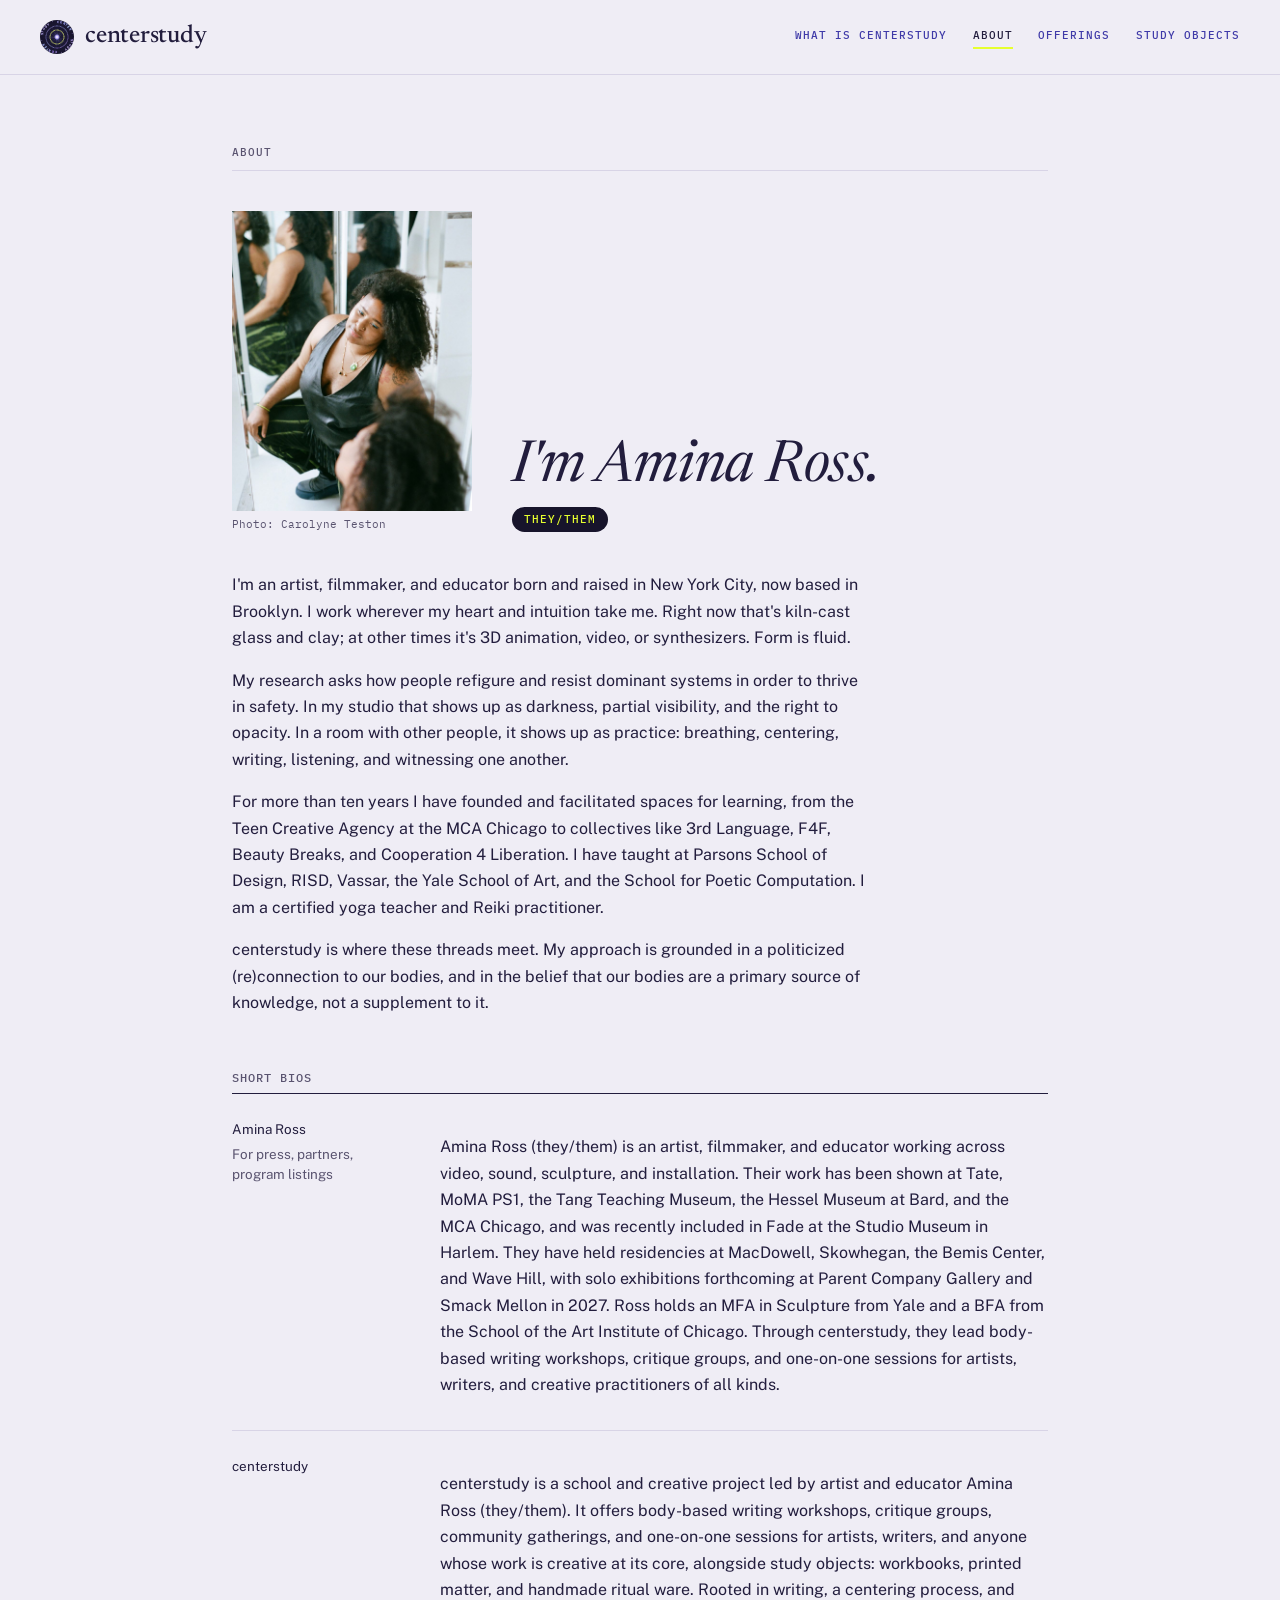
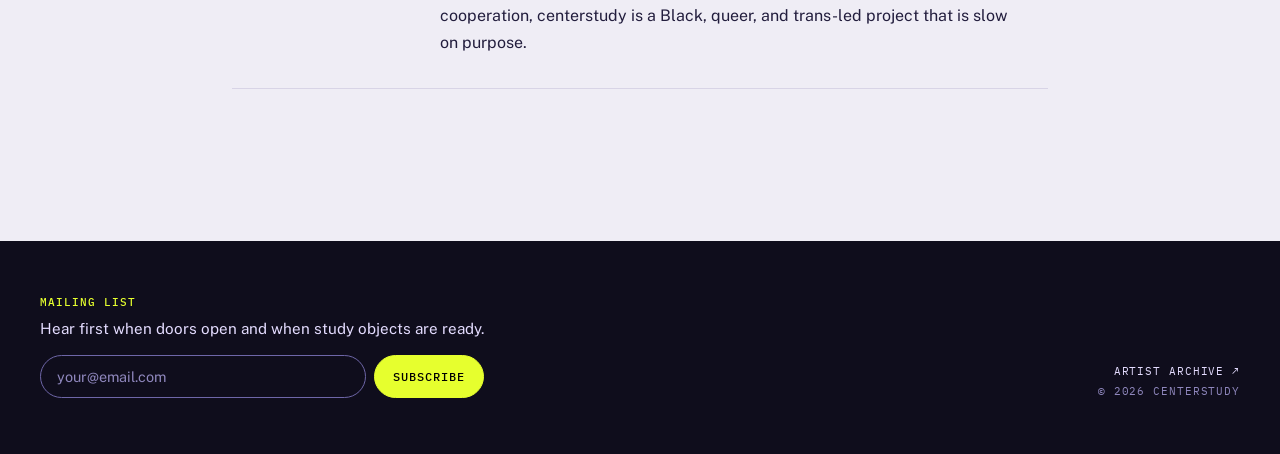
==== commit 0152938a: "Add files via upload" ====
--- a/about.html
+++ b/about.html
@@ -9,38 +9,19 @@
 <link rel="preconnect" href="https://fonts.googleapis.com">
 <link rel="preconnect" href="https://fonts.gstatic.com" crossorigin>
 <link rel="stylesheet" href="https://fonts.googleapis.com/css2?family=IBM+Plex+Mono:wght@400;500&family=Newsreader:ital,opsz,wght@0,6..72,400;0,6..72,500;1,6..72,400;1,6..72,500&family=Public+Sans:wght@400;500;600&display=swap">
-<link rel="stylesheet" href="style.css?v=7">
+<link rel="stylesheet" href="style.css?v=8">
 </head>
 <body>
-<div class="shell">
-<aside class="side">
-<div>
-<p class="name"><a href="index.html">centerstudy</a></p>
-<p class="tagline">Led by Amina Ross. Brooklyn, New York.</p>
-</div>
-<nav aria-label="Pages">
-<span class="label">Pages</span>
-<ul class="pages">
-<li><a href="what.html"><span>What is centerstudy</span><span class="n">01</span></a></li>
-<li><a href="about.html" aria-current="page"><span>About</span><span class="n">02</span></a></li>
-<li><a href="offerings.html"><span>Offerings</span><span class="n">03</span></a></li>
-<li><a href="objects.html"><span>Study Objects</span><span class="n">04</span></a></li>
-</ul>
+<div class="page">
+<header class="top">
+<a class="brand" href="index.html"><span data-mark="small" data-size="34" data-disc="1" aria-hidden="true"></span><span>centerstudy</span></a>
+<nav class="topnav" aria-label="Pages">
+<a href="what.html">What is centerstudy</a>
+<a href="about.html" aria-current="page">About</a>
+<a href="offerings.html">Offerings</a>
+<a href="objects.html">Study Objects</a>
 </nav>
-<div class="signup" id="mailing-list">
-<span class="label">Mailing list</span>
-<p>Hear first when doors open and when study objects are ready.</p>
-<form action="https://buttondown.com/api/emails/embed-subscribe/centerstudy" method="post" target="_blank" class="embeddable-buttondown-form">
-<label for="bd-email" class="visually-hidden">Enter your email</label>
-<input type="email" name="email" id="bd-email" class="field" required placeholder="your@email.com">
-<button type="submit" class="btn solid">Subscribe</button>
-</form>
-</div>
-<div>
-<span class="label">Elsewhere</span>
-<div class="quick"><a href="https://aminaross.info" target="_blank" rel="noopener">Artist archive &#8599;</a></div>
-</div>
-</aside>
+</header>
 <main class="main">
 <div class="pagebar"><h1 class="label">About</h1></div>
 <div class="portrait-row">
@@ -69,7 +50,22 @@
 </article>
 </section>
 </main>
-<p class="colophon"><span>&copy; 2026 centerstudy</span><a href="index.html">centerstudy.info</a></p>
+<footer class="foot" id="mailing-list">
+<div class="signup">
+<span class="label">Mailing list</span>
+<p>Hear first when doors open and when study objects are ready.</p>
+<form action="https://buttondown.com/api/emails/embed-subscribe/centerstudy" method="post" target="_blank" class="embeddable-buttondown-form">
+<label for="bd-email" class="visually-hidden">Enter your email</label>
+<input type="email" name="email" id="bd-email" class="field" required placeholder="your@email.com">
+<button type="submit" class="btn solid">Subscribe</button>
+</form>
 </div>
+<div class="foot-meta">
+<a href="https://aminaross.info" target="_blank" rel="noopener">Artist archive &#8599;</a>
+<span>&copy; 2026 centerstudy</span>
+</div>
+</footer>
+</div>
+<script src="logo.js?v=8"></script>
 </body>
 </html>
--- a/style.css
+++ b/style.css
@@ -1,72 +1,70 @@
-/* centerstudy: a sibling of the Amina Ross archive (aminaross.info).
-   Same ground, type and rules: black field, Newsreader italic titles,
-   Public Sans text, IBM Plex Mono labels, neon yellow kept for what is
-   current or under the pointer, and the mark's violet carried into
-   headlines, pull quotes and notes. A side column holds the name, pages and
-   mailing list; the main column holds the page. Stacks on phones. */
+/* centerstudy, November 2026 edit.
+   Shares its type system with the Amina Ross archive: Newsreader italic
+   for titles, Public Sans for reading, IBM Plex Mono for small labels,
+   thin rules and the record rhythm (details left, title right).
+   Keeps centerstudy's own ground: lavender paper, deep violet night,
+   neon yellow for what is current. */
 :root {
-  --paper: #000000;
-  --ink: #e9e9e4;
-  --quiet: #8b8b84;
-  --rule: #2a2a28;
-  --field: #121211;
-  --accent: #e6ff2e;
-  --violet: #b9a6ff;    /* from the centerstudy mark */
-  --lilac: #e4dcff;
-  --deep: #17142b;
-  --on-accent: #000000;
-  color-scheme: dark;
   --serif: "Newsreader", "Iowan Old Style", Georgia, serif;
   --sans: "Public Sans", "Helvetica Neue", Arial, system-ui, sans-serif;
   --mono: "IBM Plex Mono", ui-monospace, "SFMono-Regular", Menlo, monospace;
+  --accent: #e6ff2e;
+  --night: #17142b;
+  --night-2: #0f0d1c;
+  --lilac: #e4dcff;
+  --lilac-2: #c9c1ee;
+  --violet: #b9a6ff;
   --step--1: 0.84rem;
-  --step-0: 1rem;
   --step-1: 1.2rem;
-  --step-2: 1.55rem;
-  --side: 15.5rem;
 }
-::selection { background: var(--accent); color: var(--on-accent); }
-
 *, *::before, *::after { box-sizing: border-box; }
 html { -webkit-text-size-adjust: 100%; }
-body {
-  margin: 0;
-  background: var(--paper);
-  color: var(--ink);
-  font: 400 var(--step-0)/1.65 var(--sans);
-  padding-left: max(16px, env(safe-area-inset-left, 0px));
-  padding-right: max(16px, env(safe-area-inset-right, 0px));
-}
-a { color: inherit; text-decoration-color: #55554f; text-underline-offset: 0.2em; text-decoration-thickness: 1px; }
-a:hover { color: var(--accent); text-decoration-color: currentColor; }
-:focus-visible { outline: 2px solid var(--accent); outline-offset: 2px; }
+body { margin: 0; background: var(--night-2); }
 img { max-width: 100%; display: block; }
 p { margin: 0 0 1em; }
 p:last-child { margin-bottom: 0; }
+::selection { background: var(--accent); color: #000; }
+:focus-visible { outline: 2px solid var(--accent); outline-offset: 2px; }
+.visually-hidden { position: absolute; width: 1px; height: 1px; overflow: hidden; clip: rect(0 0 0 0); white-space: nowrap; }
 
-.shell {
-  max-width: 78rem;
-  margin: 0 auto;
-  display: grid;
-  grid-template-columns: var(--side) minmax(0, 1fr);
-  gap: 4rem;
-  padding-block: 2.5rem 4rem;
+.page {
+  min-height: 100vh;
+  display: flex;
+  flex-direction: column;
+  background: var(--paper);
+  color: var(--ink);
+  font: 400 1rem/1.65 var(--sans);
 }
+.page a { color: inherit; text-decoration-color: var(--rule-strong); text-underline-offset: 0.2em; text-decoration-thickness: 1px; }
+.page a:hover { color: var(--hover); text-decoration-color: currentColor; }
 
-/* ---------- side column ---------- */
-.side {
-  position: sticky;
-  top: calc(env(safe-area-inset-top, 0px) + 2.5rem);
-  align-self: start;
-  max-height: calc(100vh - 3rem);
-  overflow-y: auto;
-  display: grid;
-  gap: 2rem;
+/* header */
+.top {
+  display: flex;
+  justify-content: space-between;
+  align-items: center;
+  flex-wrap: wrap;
+  gap: 1rem 2rem;
+  padding: 1.25rem max(16px, 2.5rem);
+  border-bottom: 1px solid var(--rule);
 }
-.name { margin: 0; font: 500 var(--step-2)/1.1 var(--serif); letter-spacing: -0.01em; }
-.name a { text-decoration: none; display: inline-flex; align-items: center; gap: 0.6rem; }
-.name .mini { width: 1.6rem; height: 1.6rem; flex: none; }
-.tagline { margin: 0.5rem 0 0; color: var(--quiet); font-size: var(--step--1); line-height: 1.5; }
+.home .top { justify-content: flex-end; border-bottom-color: transparent; }
+.brand { display: inline-flex; align-items: center; gap: 0.7rem; text-decoration: none; font: 500 1.55rem/1 var(--serif); letter-spacing: -0.01em; }
+.topnav { display: flex; flex-wrap: wrap; gap: 0.4rem 1.6rem; }
+.topnav a {
+  font: 500 0.7rem/1 var(--mono);
+  text-transform: uppercase;
+  letter-spacing: 0.09em;
+  text-decoration: none;
+  color: var(--nav);
+  padding: 0.35rem 0;
+  border-bottom: 2px solid transparent;
+}
+.topnav a:hover { color: var(--hover); }
+.topnav a[aria-current="page"] { color: var(--current); border-bottom-color: var(--current-line); }
+
+/* main column */
+.main { width: 100%; max-width: 54rem; margin: 0 auto; padding: 4.5rem max(16px, 1.5rem) 6rem; flex: 1; }
 .label {
   display: block;
   margin: 0 0 0.5rem;
@@ -75,175 +73,76 @@
   letter-spacing: 0.09em;
   color: var(--quiet);
 }
-.pages { list-style: none; margin: 0; padding: 0; display: grid; gap: 0.1rem; }
-.pages a {
-  display: flex;
-  justify-content: space-between;
-  align-items: baseline;
-  gap: 1rem;
-  padding: 0.32rem 0;
-  font-size: var(--step--1);
-  text-decoration: none;
-  border-bottom: 1px solid var(--rule);
-}
-.pages .n { font: 400 0.72rem var(--mono); color: var(--violet); }
-.pages a:hover .n { color: var(--accent); }
-.pages a[aria-current="page"] { color: var(--accent); font-weight: 600; }
-.pages a[aria-current="page"] .n { color: var(--accent); }
-.quick { display: flex; flex-wrap: wrap; gap: 0.25rem 1rem; font-size: var(--step--1); }
-.quick a { text-decoration: none; }
-.quick a:hover { text-decoration: underline; }
-
-/* mailing list */
-.signup p { margin: 0 0 0.6rem; font-size: var(--step--1); line-height: 1.5; color: var(--quiet); }
-.signup form { display: grid; gap: 0.4rem; margin: 0; }
-.field {
-  width: 100%;
-  font: 400 var(--step--1)/1.4 var(--sans);
-  color: var(--ink);
-  background: var(--field);
-  border: 1px solid transparent;
-  border-radius: 2px;
-  padding: 0.5rem 0.6rem;
-}
-.field:focus { border-color: var(--accent); outline: none; }
-.field::placeholder { color: var(--quiet); }
-.btn {
-  display: inline-flex;
-  align-items: center;
-  justify-content: center;
-  gap: 0.4rem;
-  font: 500 0.72rem/1 var(--mono);
-  text-transform: uppercase;
-  letter-spacing: 0.08em;
-  color: var(--ink);
-  background: none;
-  border: 1px solid #4a4a46;
-  border-radius: 999px;
-  padding: 0.7rem 1.1rem;
-  text-decoration: none;
-  cursor: pointer;
-  white-space: nowrap;
-  transition: background-color 0.2s ease, color 0.2s ease, border-color 0.2s ease;
-}
-.btn:hover { color: var(--accent); border-color: var(--accent); }
-.btn.solid { background: var(--accent); color: var(--on-accent); border-color: var(--accent); }
-.btn.solid:hover { background: var(--ink); border-color: var(--ink); color: var(--on-accent); }
-.visually-hidden { position: absolute; width: 1px; height: 1px; overflow: hidden; clip: rect(0 0 0 0); white-space: nowrap; }
-
-/* ---------- main column ---------- */
-.main { min-width: 0; }
-.pagebar {
-  display: flex;
-  justify-content: space-between;
-  align-items: baseline;
-  flex-wrap: wrap;
-  gap: 0.5rem 1.5rem;
-  padding-bottom: 0.75rem;
-  margin-bottom: 2.5rem;
-  border-bottom: 1px solid var(--rule);
-}
+.pagebar { display: flex; justify-content: space-between; align-items: baseline; flex-wrap: wrap; gap: 0.5rem 1.5rem; padding-bottom: 0.75rem; margin-bottom: 2.5rem; border-bottom: 1px solid var(--rule); }
 .pagebar .label { margin: 0; }
 .status { font: 400 0.72rem var(--mono); color: var(--quiet); text-transform: uppercase; letter-spacing: 0.06em; }
 
-.headline {
-  color: var(--lilac);
-  margin: 0 0 1.25rem;
-  font: italic 400 clamp(2.2rem, 4.2vw, 3.4rem)/1.05 var(--serif);
-  letter-spacing: -0.01em;
-  text-wrap: balance;
-  max-width: 44rem;
-}
+.headline { margin: 0 0 1.25rem; color: var(--display); font: italic 400 clamp(2.4rem, 4.6vw, 3.6rem)/1.04 var(--serif); letter-spacing: -0.01em; text-wrap: balance; }
 .lede { margin: 0 0 3rem; max-width: 40rem; font: 400 var(--step-1)/1.5 var(--serif); text-wrap: pretty; }
 .prose { max-width: 40rem; text-wrap: pretty; }
-.pull {
-  margin: 2.2rem 0;
-  padding-left: 1rem;
-  border-left: 2px solid var(--violet);
-  color: var(--violet);
-  font: italic 400 clamp(1.4rem, 2.4vw, 1.85rem)/1.3 var(--serif);
-  max-width: 38rem;
-  text-wrap: balance;
-}
-.subhead { color: var(--lilac); margin: 3rem 0 1rem; font: italic 400 clamp(1.75rem, 2.8vw, 2.4rem)/1.1 var(--serif); }
+.pull { margin: 2.2rem 0; padding-left: 1.1rem; border-left: 2px solid var(--pull-line); color: var(--pull); font: italic 400 clamp(1.45rem, 2.5vw, 1.9rem)/1.3 var(--serif); max-width: 38rem; text-wrap: balance; }
+.subhead { margin: 3rem 0 1rem; color: var(--display); font: italic 400 clamp(1.8rem, 3vw, 2.5rem)/1.1 var(--serif); }
 
-/* groups and records (the archive's year/record rhythm) */
-.group { display: grid; gap: 0; margin-bottom: 3.5rem; }
-.group-label {
-  margin: 0;
-  font: 500 0.72rem/1 var(--mono);
-  letter-spacing: 0.09em;
-  text-transform: uppercase;
-  color: var(--quiet);
-  padding-bottom: 0.6rem;
-  border-bottom: 1px solid var(--violet);
-}
-.record {
-  display: grid;
-  grid-template-columns: 11rem minmax(0, 1fr);
-  gap: 2rem;
-  padding: 1.6rem 0 2rem;
-  border-bottom: 1px solid var(--rule);
-  scroll-margin-top: 1.5rem;
-}
+.group { display: grid; margin-bottom: 3.5rem; }
+.group-label { margin: 0; font: 500 0.72rem/1 var(--mono); letter-spacing: 0.09em; text-transform: uppercase; color: var(--quiet); padding-bottom: 0.6rem; border-bottom: 1px solid var(--ink); }
+.record { display: grid; grid-template-columns: 11rem minmax(0, 1fr); gap: 2rem; padding: 1.6rem 0 2rem; border-bottom: 1px solid var(--rule); }
 .meta { font-size: var(--step--1); line-height: 1.45; display: grid; gap: 0.35rem; align-content: start; }
 .meta p { margin: 0; }
-.meta .dates { font-family: var(--mono); font-size: 0.74rem; letter-spacing: 0.01em; font-variant-numeric: tabular-nums; }
+.meta .dates { font-family: var(--mono); font-size: 0.74rem; font-variant-numeric: tabular-nums; }
 .meta .quiet { color: var(--quiet); }
-.body { min-width: 0; max-width: 42rem; }
-.title {
-  margin: 0;
-  font: italic 400 clamp(1.6rem, 2.6vw, 2.2rem)/1.1 var(--serif);
-  text-wrap: balance;
-  letter-spacing: -0.005em;
-}
-.title a { text-decoration: none; }
-.title a:hover { text-decoration: underline; text-decoration-thickness: 1px; }
+.body { min-width: 0; }
+.title { margin: 0; color: var(--display); font: italic 400 clamp(1.6rem, 2.6vw, 2.15rem)/1.1 var(--serif); text-wrap: balance; letter-spacing: -0.005em; }
 .desc { margin-top: 0.9rem; text-wrap: pretty; }
 .actions { margin-top: 1.1rem; display: flex; flex-wrap: wrap; gap: 0.5rem; }
 .list { list-style: none; margin: 1.1rem 0 0; padding: 0; border-top: 1px solid var(--rule); }
 .list li { display: grid; grid-template-columns: 9rem minmax(0, 1fr); gap: 1rem; padding: 0.6rem 0; border-bottom: 1px solid var(--rule); font-size: var(--step--1); }
 .list .k { font: 500 0.68rem/1.9 var(--mono); text-transform: uppercase; letter-spacing: 0.09em; color: var(--quiet); }
 
-.note {
-  border: 1px solid #2f2857;
-  background: var(--deep);
-  color: var(--lilac);
-  padding: 1.1rem 1.25rem;
-  max-width: 42rem;
+.btn {
+  display: inline-flex; align-items: center; justify-content: center; gap: 0.4rem;
+  font: 500 0.72rem/1 var(--mono); text-transform: uppercase; letter-spacing: 0.08em;
+  color: var(--ink); background: none; border: 1px solid var(--rule-strong); border-radius: 999px;
+  padding: 0.75rem 1.15rem; text-decoration: none; cursor: pointer; white-space: nowrap;
+  transition: background-color 0.2s ease, color 0.2s ease, border-color 0.2s ease;
 }
-.note .label { margin-bottom: 0.6rem; }
+.page .btn { text-decoration: none; }
+.btn:hover { color: var(--hover); border-color: var(--hover); }
+.btn.solid { background: var(--btn-bg); color: var(--btn-ink); border-color: var(--btn-bg); }
+.page .btn.solid:hover { background: var(--accent); border-color: var(--accent); color: #000; }
+
+.note { border: 1px solid var(--note-line); background: var(--note-bg); color: var(--note-ink); padding: 1.1rem 1.25rem; max-width: 42rem; }
+.note .label { margin-bottom: 0.6rem; color: var(--note-label); }
 .note p { font-size: var(--step--1); }
-
-/* home: the mark floats free on the page, with a soft violet glow that fades to black */
-.stage {
-  position: relative;
-  display: grid;
-  place-items: center;
-  min-height: clamp(24rem, 62vh, 40rem);
-  background: radial-gradient(closest-side at 50% 50%, rgba(110, 96, 230, 0.26), rgba(23, 20, 43, 0.3) 55%, transparent 100%);
-  margin-bottom: 2rem;
-}
-.stage-hint {
-  position: absolute;
-  left: 0.75rem;
-  bottom: 0.75rem;
-  margin: 0;
-  font: 400 0.66rem var(--mono);
-  text-transform: uppercase;
-  letter-spacing: 0.08em;
-  color: var(--quiet);
-}
 
 /* about */
 .portrait-row { display: grid; grid-template-columns: 15rem minmax(0, 1fr); gap: 2.5rem; align-items: end; margin-bottom: 2.5rem; }
-.portrait img { width: 100%; height: auto; aspect-ratio: 4 / 5; object-fit: cover; object-position: 50% 45%; background: var(--field); border: 1px solid var(--rule); filter: saturate(0.9); }
+.portrait { margin: 0; }
+.portrait img { width: 100%; height: auto; aspect-ratio: 4 / 5; object-fit: cover; object-position: 50% 45%; }
 .portrait figcaption { margin-top: 0.4rem; font: 400 0.68rem/1.4 var(--mono); color: var(--quiet); }
-.portrait { margin: 0; }
-.pronouns { display: inline-block; margin-top: 0.5rem; font: 500 0.68rem/1 var(--mono); text-transform: uppercase; letter-spacing: 0.09em; color: var(--violet); border: 1px solid var(--violet); border-radius: 999px; padding: 0.4rem 0.7rem; }
+.pronouns { display: inline-block; margin-top: 0.6rem; font: 500 0.68rem/1 var(--mono); text-transform: uppercase; letter-spacing: 0.09em; color: var(--accent); background: var(--night); border-radius: 999px; padding: 0.45rem 0.75rem; }
 
-.colophon { grid-column: 2; margin: 0; padding-top: 1rem; border-top: 1px solid var(--rule); font: 400 0.7rem var(--mono); color: var(--quiet); text-transform: uppercase; letter-spacing: 0.06em; display: flex; flex-wrap: wrap; justify-content: space-between; gap: 0.5rem 1.5rem; }
-.colophon a { text-decoration: none; }
+/* home: the night ground with the mark at the center */
+.page.home { --paper: var(--night); --ink: var(--lilac); --quiet: #8f87bd; --rule: #2f2857; --rule-strong: #6e66a8; --display: var(--accent); --nav: var(--lilac-2); --hover: var(--accent); --current: var(--accent); --current-line: var(--accent); --btn-bg: var(--accent); --btn-ink: #000; }
+.home .main { display: flex; flex-direction: column; align-items: center; justify-content: center; text-align: center; padding-top: 1rem; }
+.home .headline { font-size: clamp(1.9rem, 3.4vw, 2.6rem); }
+.home .lede { margin-inline: auto; margin-bottom: 2rem; color: var(--lilac-2); }
+.home .actions { justify-content: center; }
+.hero-mark { margin-bottom: 2.25rem; }
+
+/* footer: mailing list on the night ground */
+.foot { background: var(--night-2); color: var(--lilac); padding: 3.5rem max(16px, 2.5rem); display: flex; flex-wrap: wrap; justify-content: space-between; align-items: flex-end; gap: 2.5rem; }
+.foot .label { color: var(--accent); }
+.signup { max-width: 28rem; }
+.signup p { font-size: 0.95rem; color: var(--lilac); margin-bottom: 0.9rem; }
+.signup form { display: flex; flex-wrap: wrap; gap: 0.5rem; margin: 0; }
+.field { flex: 1; min-width: 12rem; font: 400 0.9rem/1.4 var(--sans); color: var(--lilac); background: transparent; border: 1px solid #6e66a8; border-radius: 999px; padding: 0.65rem 1rem; }
+.field::placeholder { color: #8f87bd; }
+.field:focus { border-color: var(--accent); outline: none; }
+.foot .btn.solid { background: var(--accent); border-color: var(--accent); color: #000; }
+.foot .btn.solid:hover { background: var(--lilac); border-color: var(--lilac); }
+.foot-meta { display: flex; flex-direction: column; align-items: flex-end; gap: 0.4rem; font: 400 0.7rem var(--mono); text-transform: uppercase; letter-spacing: 0.08em; color: #8f87bd; }
+.foot-meta a { color: var(--lilac); text-decoration: none; }
+.foot-meta a:hover { color: var(--accent); }
 
 /* logo motion: the ring turns slowly and the letters drift apart and gather again */
 @keyframes csSpin { to { transform: rotate(360deg); } }
@@ -251,31 +150,45 @@
 @keyframes csRadiate { 0%, 6% { transform: translate(0, 0) rotate(0); opacity: 1; } 40%, 55% { transform: translate(var(--dx), var(--dy)) rotate(var(--r)); opacity: .75; } 90%, 100% { transform: translate(0, 0) rotate(0); opacity: 1; } }
 .cs-letter { transform-box: fill-box; transform-origin: center; animation: csRadiate 20s ease-in-out infinite; }
 
-/* ---------- narrow screens ---------- */
-@media (max-width: 860px) {
-  .shell { grid-template-columns: minmax(0, 1fr); gap: 2rem; padding-block: 1.5rem 3rem; }
-  .side { position: static; max-height: none; overflow: visible; gap: 1.4rem; }
-  .pages { display: flex; flex-wrap: wrap; gap: 0.4rem; }
-  .pages a { border: 1px solid var(--rule); border-radius: 2px; padding: 0.3rem 0.6rem; }
-  .pages a[aria-current="page"] { border-color: var(--accent); }
-  .pages .n { display: none; }
-  /* on phones the side column's parts join the page flow so the mailing list lands at the end */
-  .side { display: contents; }
-  .side > * { order: 1; }
-  .main { order: 2; }
-  .side > .signup { order: 3; border-top: 1px solid var(--rule); padding-top: 1.4rem; }
-  .colophon { grid-column: auto; order: 4; }
-}
 @media (max-width: 620px) {
   .record, .portrait-row { grid-template-columns: minmax(0, 1fr); gap: 0.9rem; }
   .portrait { max-width: 15rem; }
   .list li { grid-template-columns: minmax(0, 1fr); gap: 0.1rem; }
-  .stage { min-height: 22rem; }
+  .main { padding-top: 2.5rem; }
+  .foot-meta { align-items: flex-start; }
 }
-@media (prefers-reduced-motion: reduce) {
-  .cs-spin, .cs-letter { animation: none; }
-  .btn { transition: none; }
+@media (prefers-reduced-motion: reduce) { .cs-spin, .cs-letter { animation: none; } .btn { transition: none; } }
+@media (prefers-reduced-motion: no-preference) { html { scroll-behavior: smooth; } }
+/* Draft A, "Paper and night": lavender paper for reading, the night ground for the home page and footer. */
+.page { --paper: #efedf5; --ink: #221d3d; --quiet: #5a5470; --rule: #d8d4e6; --rule-strong: #a9a3c4; --display: #221d3d; --nav: #3f3aa8; --hover: #3f3aa8; --current: #221d3d; --current-line: var(--accent); --pull: #3f3aa8; --pull-line: var(--accent); --btn-bg: #221d3d; --btn-ink: var(--accent); --note-bg: var(--night); --note-ink: var(--lilac); --note-line: var(--night); --note-label: var(--accent); }
+.page .group-label { border-bottom-color: #221d3d; }
+/* Draft C, "Constellation home": the archive's constellation, redrawn in violet.
+   Records (white dots, italic titles) are the lasting offerings; threads
+   (yellow rings, small capitals) are what centerstudy is made of. The points
+   breathe outward and gather again with the letters of the mark. */
+.orbit { position: relative; width: 100%; max-width: 66rem; height: clamp(31rem, 66vh, 42rem); margin: 0 auto 1.75rem; }
+.orbit-lines { position: absolute; inset: 0; width: 100%; height: 100%; overflow: visible; pointer-events: none; }
+.orbit-lines line { stroke-width: 1; }
+.orbit-lines .spoke { stroke: #8f87bd; stroke-opacity: 0.45; stroke-dasharray: 2 5; }
+.orbit-lines .thread { stroke: var(--accent); stroke-opacity: 0.32; stroke-dasharray: 3 4; }
+.orbit .hero-mark { position: absolute; left: 50%; top: 50%; transform: translate(-50%, -50%); margin: 0; }
+.node { position: absolute; display: flex; align-items: flex-start; gap: 0.55rem; text-decoration: none; text-align: left; width: max-content; max-width: 15rem; margin: -0.35rem 0 0 -0.35rem; will-change: transform; }
+.node.l { flex-direction: row-reverse; text-align: right; translate: calc(-100% + 0.7rem) 0; }
+.node .dot { flex: none; width: 0.7rem; height: 0.7rem; margin-top: 0.3rem; border-radius: 50%; background: var(--lilac); box-shadow: 0 0 0 3px var(--night); transition: background-color .2s ease; }
+.node.thread .dot { background: var(--night); border: 1.4px solid var(--accent); margin-top: 0; }
+.node .t { display: block; font: italic 400 1.12rem/1.15 var(--serif); color: var(--lilac); letter-spacing: -0.005em; }
+.node .m { display: block; margin-top: 0.25rem; font: 400 0.6rem/1.3 var(--mono); text-transform: uppercase; letter-spacing: 0.07em; color: #8f87bd; }
+.node.thread .t { font: 500 0.62rem/1.2 var(--mono); text-transform: uppercase; letter-spacing: 0.09em; color: var(--accent); margin-top: 0.05rem; }
+.page .node:hover .t { color: var(--accent); text-decoration: underline; text-underline-offset: 0.2em; text-decoration-thickness: 1px; }
+.node:hover .dot { background: var(--accent); }
+.node.thread:hover .dot { background: var(--accent); }
+@media (max-width: 860px) {
+  .orbit { height: auto; display: grid; place-items: center; padding: 1rem 0; }
+  .orbit .hero-mark { position: static; transform: none; }
+  .orbit-lines, .node { display: none; }
 }
-@media (prefers-reduced-motion: no-preference) {
-  html { scroll-behavior: smooth; }
-}
+
+/* home type: smaller and quieter, closer to the archive's register */
+.page.home .headline { font: italic 400 clamp(1.45rem, 2.2vw, 1.8rem)/1.2 var(--serif); letter-spacing: 0; color: var(--lilac); margin-bottom: 0.7rem; }
+.page.home .lede { font: 400 0.92rem/1.6 var(--sans); color: #a9a0d6; max-width: 31rem; margin-bottom: 1.6rem; }
+.page.home .btn { font-size: 0.66rem; padding: 0.62rem 1rem; }
